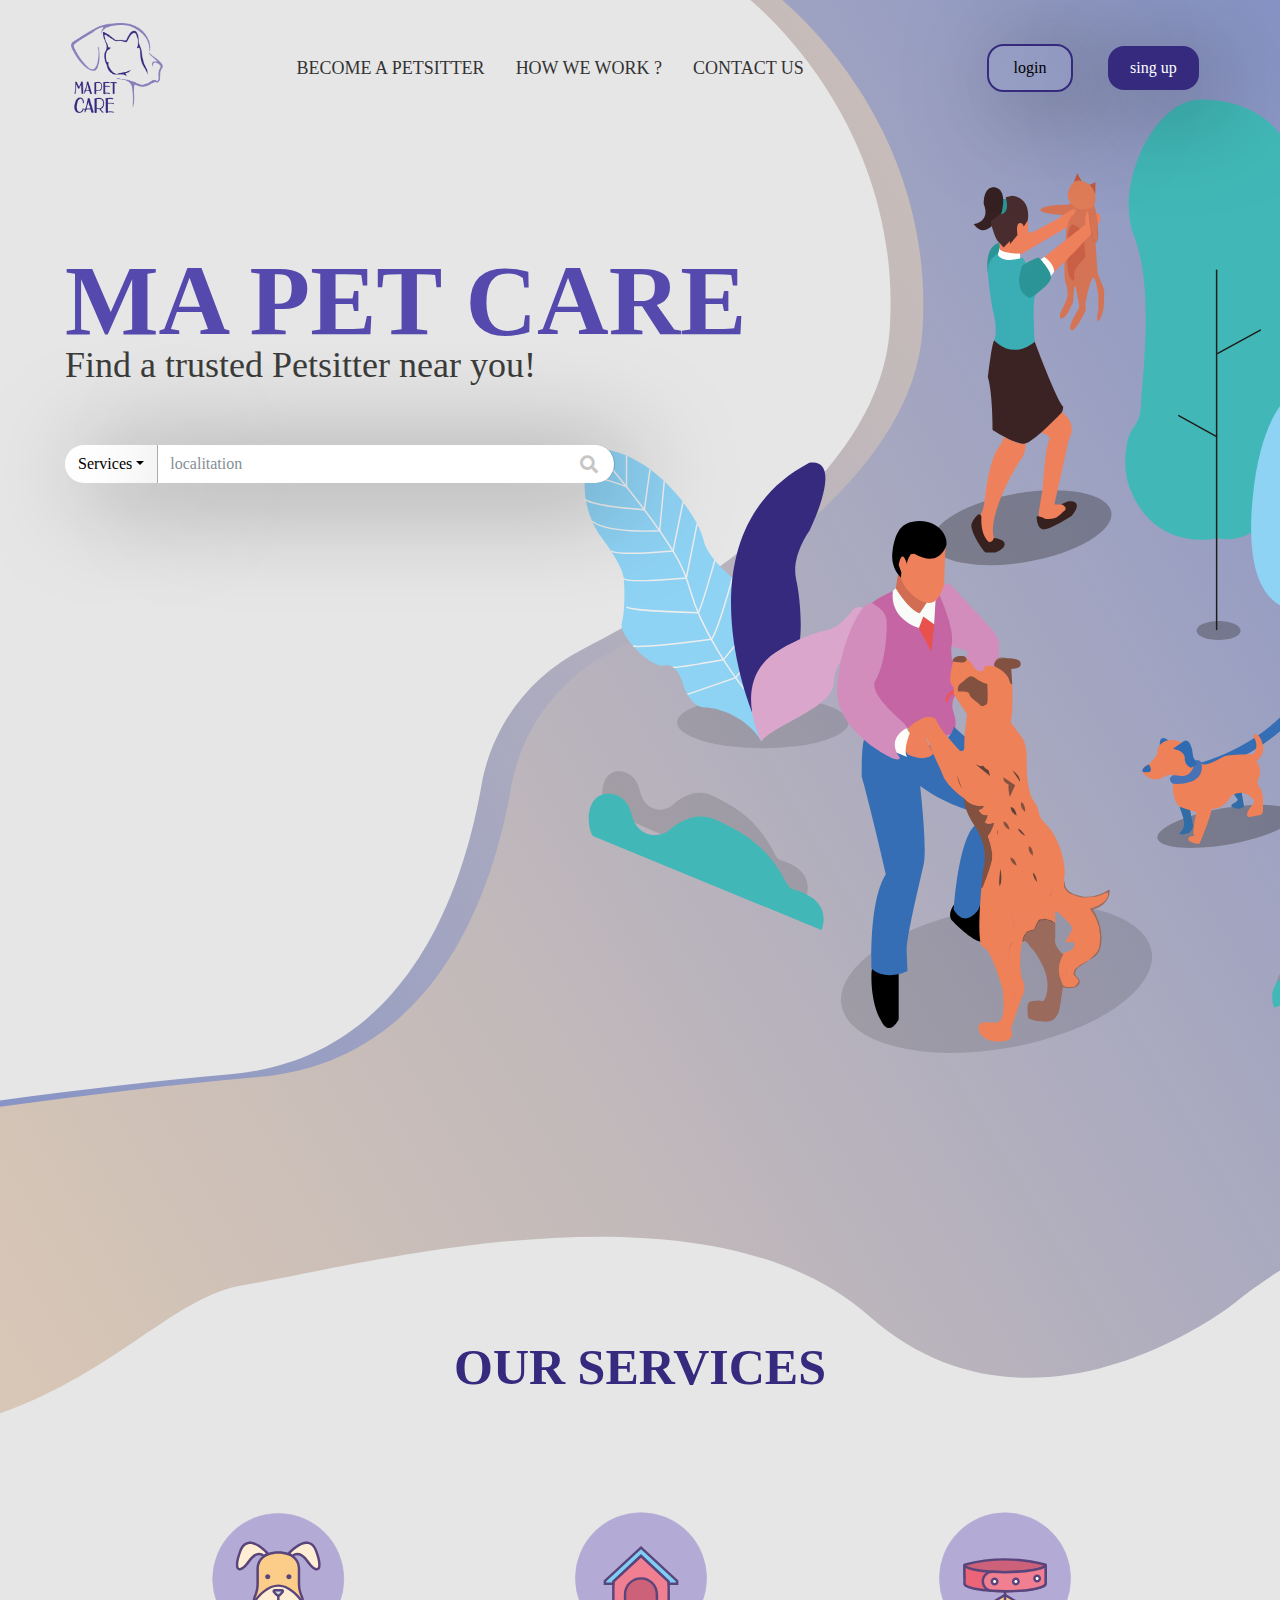
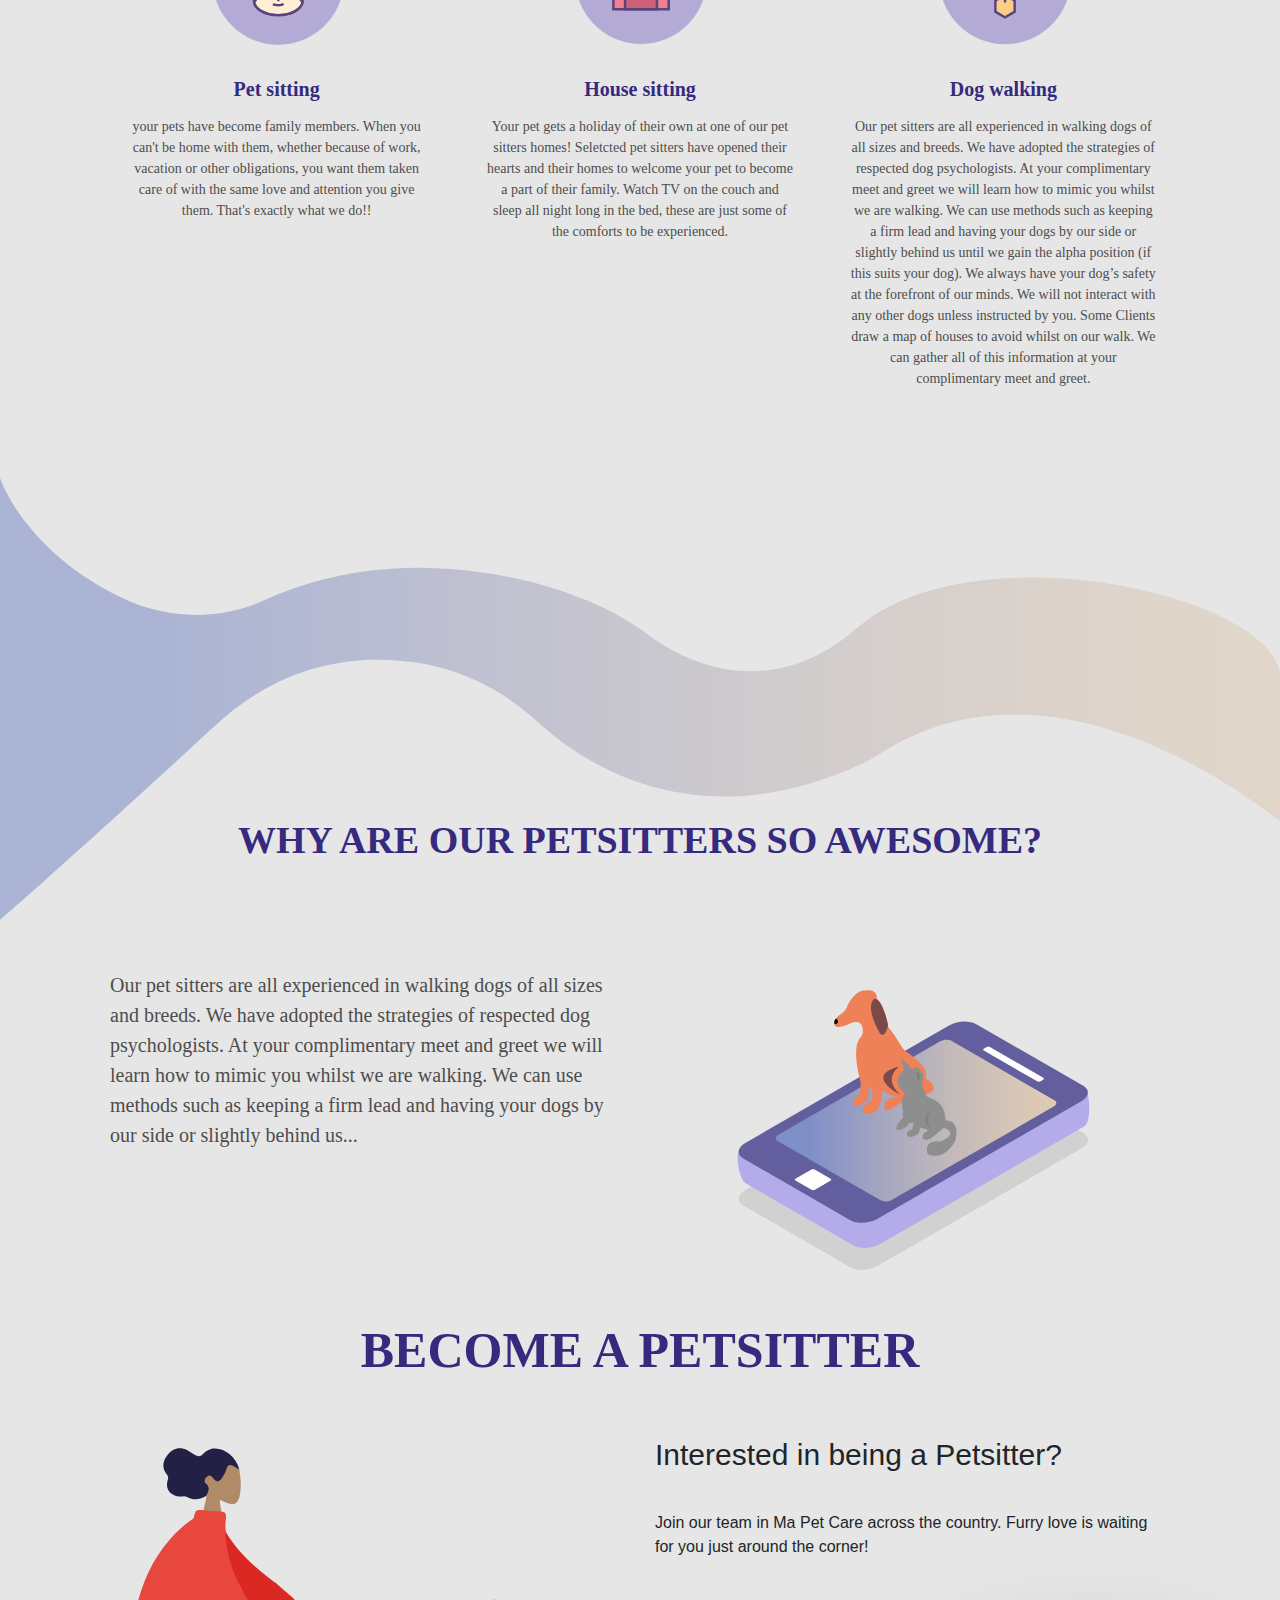
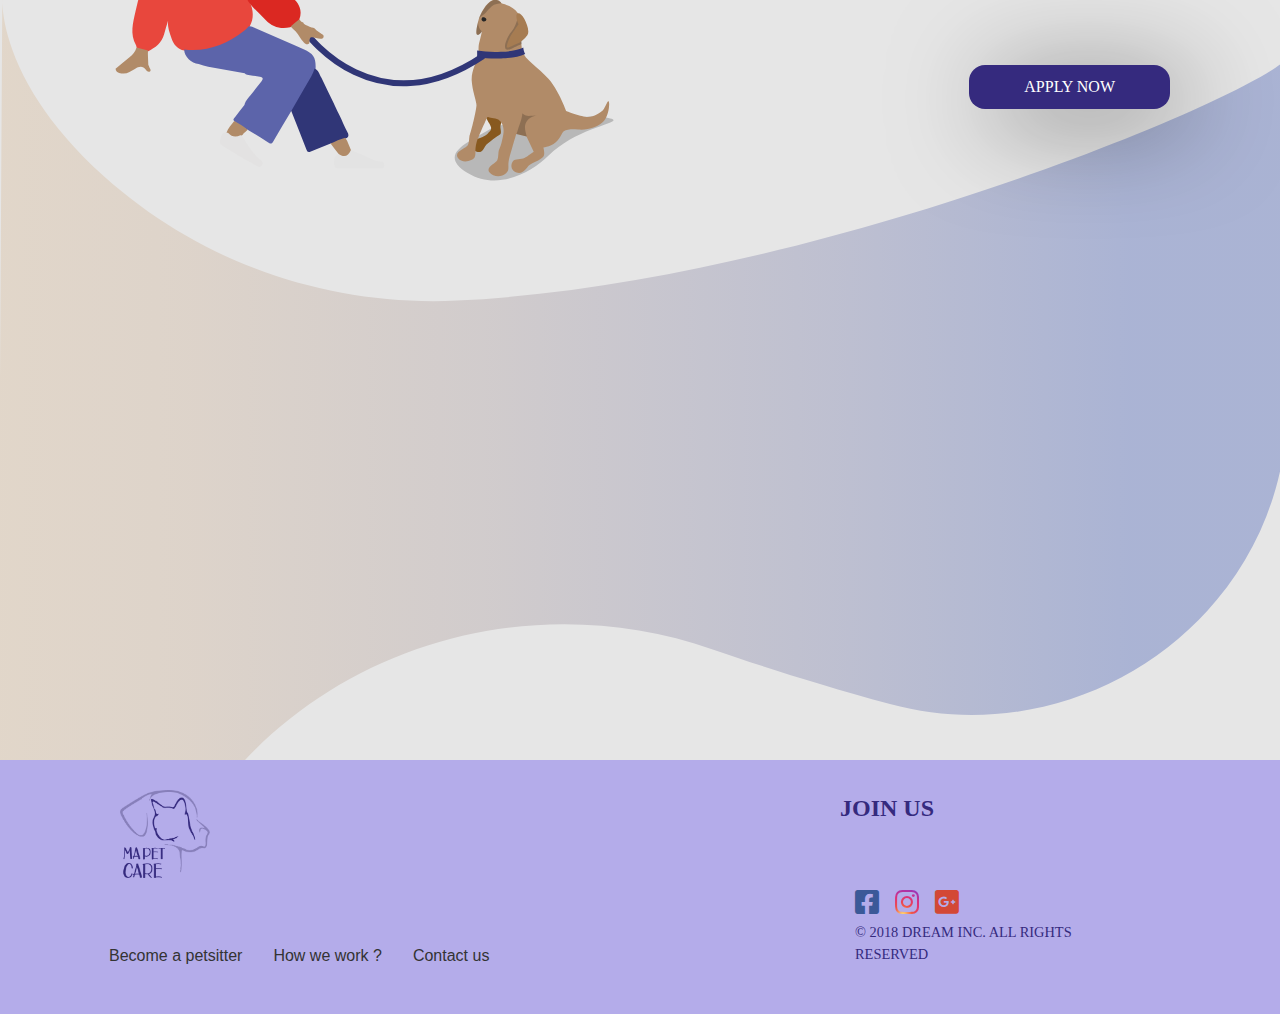
==== projet version final/Projet/index.html @ 9dc76ce9 "my first commit" ====
<!DOCTYPE html>
<html lang="en">
<head>
	<meta charset="UTF-8">
	<title>Ma Pet care</title>
	<link rel="stylesheet" type="text/css" href="stylesheet.css">
	 <link rel="icon" type="image/png" href="img/pet-logo.png">
	<meta name="viewport" content="width=device-width, initial-scale=1, shrink-to-fit=no">
		<link rel="stylesheet" href="https://use.fontawesome.com/releases/v5.5.0/css/all.css" integrity=sha384-B4dIYHKNBt8Bc12p+WXckhzcICo0wtJAoU8YZTY5qE0Id1GSseTk6S+L3BlXeVIU" crossorigin="anonymous">
		<link rel="stylesheet" href="css/font-awesome.min.css">
		<link rel="stylesheet" href="css/bootstrap.css">
		<link rel="stylesheet" href="stylesheet.css">
		<link rel="stylesheet" href="https://cdnjs.cloudflare.com/ajax/libs/animate.css/3.7.0/animate.css" />

</head>
<body>
		<div class="container-fluid">
			<div class="row">
				<div class="header-home-page col-md-12">	
				  <nav class="navbar navbar-expand-md navbar-light mb-3">
			        <div class="container">
			          <a class="navbar-brand" href="#"><img src="img/pet-logo.png"></a>
			          <button class="navbar-toggler" data-toggle="collapse" data-target="#navbarNav" style="background-color: #fff;"><span class="navbar-toggler-icon"></span></button>
			            <div class="collapse navbar-collapse" id="navbarNav">
			              <ul class="navbar-nav ">
			                  <li class="nav-item NAVbar-style">
			                      <a class="nav-link" href="User Login System/User Registration.html" style="color: #333333;">Become a petsitter</a>
			                  </li>
			                  <li class="nav-item NAVbar-style">
			                      <a class="nav-link" href="howWeWork.html" style="color: #333333;">How we work ?</a>
			                  </li>
			                  <li class="nav-item NAVbar-style">
			                      <a class="nav-link" href="contact.html" style="color: #333333;">Contact us</a>
			                  </li class="nav-item">
			                  <li class="nav-item NAVbar-style">
			                      <a class="nav-link nav-link-mobile" href="User Login System/User login.html" style="color: #333333;">Login</a>
			                  </li class="nav-item">
			                  <li class="nav-item NAVbar-style">
			                      <a class="nav-link nav-link-mobile" href="User Login System/User Registration.html" style="color: #333333;">sing up</a>
			                  </li class="nav-item">

			              </ul>
			            </div>
			          </div>
			          <div class="btn-btn-header">
			          	<button  class="login-btn"><a href="User Login System/User login.html"> login</a></button>
			          	<button class="sign-up-btn"><a href="User Login System/User Registration.html"> sing up</a></button>
			          </div>
			    	</nav>
				<h1 class="title-Big-head animated fadeInUp">Ma Pet Care</h1>    
				<p class="para-head">Find a trusted Petsitter near you!</p>	

				<div class="input-group multi-input-grp">
					  <div class="input-group-prepend">
					    <button class="btn dropdown-toggle btn-btn-services" type="button" data-toggle="dropdown" aria-haspopup="true" aria-expanded="false">Services</button>
					    <div class="dropdown-menu">
					      <a class="dropdown-item" href="#">Pet sitting</a>
					      <a class="dropdown-item" href="#">House sitting</a>
					      <a class="dropdown-item" href="#">Dog walking</a>
					    </div>
					  </div>
					  <input type="text" class="form-control form-local" aria-label="Text input with dropdown button" placeholder="localitation"> 
					</div>
					<a href="Service.html"><i class="fas fa-search"></i></a>

				</div>
			</div>
		</div>

		<div class="container-fluid services-section">
			<div class="row">
					<div class="col-sm-12">
					<h1 class="services-Big-title">OUR SERVICES</h1>
					</div>
					<div class="col-sm-12 col-lg-4 text-center petsitting-section">
						<!--<img src="img/pet sitting.svg">-->
						<svg version="1.1" id="Layer_1" xmlns="http://www.w3.org/2000/svg" xmlns:xlink="http://www.w3.org/1999/xlink" x="0px" y="0px"
								 viewBox="0 0 252 250" style="enable-background:new 0 0 252 250;" xml:space="preserve">
							<ellipse  class="bg-walking" style="fill:#B3ABD5;" cx="128.4" cy="124.7" rx="107.6" ry="107.6"/>
							<g>
								<path style="fill:#FFEDD4;" d="M111.3,83.1c0,0-33-37.4-45.4-3.9s-0.4,37.5,14.1,16.7s24.5-8.9,24.5-8.9L111.3,83.1z"/>
								<path style="fill:#FFEDD4;" d="M145.4,83.1c0,0,33-37.4,45.4-3.9s0.4,37.5-14.1,16.7c-14.6-20.8-24.5-8.9-24.5-8.9L145.4,83.1z"/>
								<path style="fill:#FCCD89;" d="M162.5,132.7v-25c0-10.6-6.7-20.1-16.8-23.5l0,0c-11.1-3.8-23.2-3.8-34.4,0l0,0
									c-10.1,3.5-16.8,12.9-16.8,23.5v25c0,7.3-1.7,14.5-4.7,21.2c-0.9,2-1.3,4-1.3,6.1c0,13.2,17.9,23.9,40,23.9s40-10.7,40-23.9
									c0-2.1-0.5-4.2-1.3-6.1C164.2,147.2,162.5,140,162.5,132.7z"/>
								<path style="fill:#59447C;" d="M128.5,186c-11,0-21.4-2.6-29.3-7.3c-8.2-4.9-12.7-11.5-12.7-18.6c0-2.4,0.5-4.7,1.5-7
									c3-6.8,4.5-13.6,4.5-20.4v-25c0-11.5,7.3-21.7,18.1-25.4c11.5-4,24.2-4,35.7,0c10.9,3.7,18.1,13.9,18.1,25.4v25
									c0,6.8,1.5,13.7,4.5,20.4c1,2.3,1.5,4.6,1.5,7c0,7.1-4.5,13.8-12.7,18.6C150,183.4,139.6,186,128.5,186z M128.5,83.3
									c-5.6,0-11.2,0.9-16.5,2.8c-9.2,3.2-15.4,11.9-15.4,21.6v25c0,7.4-1.6,14.8-4.9,22.1c-0.8,1.7-1.2,3.5-1.2,5.3
									c0,5.7,3.8,11.1,10.7,15.2c7.3,4.3,16.9,6.7,27.3,6.7s20-2.4,27.3-6.7c6.9-4.1,10.7-9.5,10.7-15.2c0-1.8-0.4-3.6-1.2-5.3
									c-3.2-7.3-4.9-14.7-4.9-22.1v-25c0-9.8-6.2-18.5-15.4-21.6C139.7,84.2,134.1,83.3,128.5,83.3z"/>
								<path style="fill:#59447C;" d="M65.2,110.7c-0.9,0-1.8-0.2-2.7-0.6c-5.5-2.9-4.9-14.1,1.6-31.5c3.2-8.7,8.2-13.8,14.7-15
									c15.3-2.8,33.4,17.4,34.1,18.3c0.4,0.4,0.6,1.1,0.5,1.7c-0.1,0.6-0.5,1.1-1,1.4l-6.7,3.8c-0.8,0.5-1.9,0.3-2.5-0.4
									c-0.1-0.1-2.5-2.8-6.6-2.6c-4.6,0.2-9.7,4.2-14.8,11.4C75.5,105.9,69.7,110.7,65.2,110.7z M81.8,67.3c-0.8,0-1.6,0.1-2.4,0.2
									c-5,0.9-8.9,5.1-11.6,12.4c-6.5,17.4-5.6,25.4-3.5,26.6c1.7,0.9,6.9-1.6,14.1-11.7c5.9-8.5,12-12.9,17.9-13.1c4-0.2,7,1.6,8.5,2.9
									l3.2-1.8C103.8,78.2,92,67.3,81.8,67.3z"/>
								<path style="fill:#59447C;" d="M191.6,110.7c-4.5,0-10.4-4.8-16.6-13.6c-5.1-7.2-10.2-11.2-14.8-11.4c-4.1-0.2-6.5,2.5-6.6,2.7
									c-0.6,0.7-1.7,0.9-2.5,0.4l-6.7-3.8c-0.5-0.3-0.9-0.8-1-1.4c-0.1-0.6,0.1-1.2,0.5-1.7c0.8-0.9,18.8-21.1,34.1-18.3
									c6.5,1.2,11.4,6.3,14.7,15c6.5,17.5,7,28.7,1.6,31.5C193.5,110.5,192.6,110.7,191.6,110.7z M159.8,81.6c0.2,0,0.4,0,0.6,0
									c6,0.3,12,4.7,17.9,13.1c7.1,10.2,12.4,12.6,14.1,11.7c2.1-1.1,3-9.1-3.5-26.6c-2.7-7.3-6.6-11.5-11.6-12.4
									c-10.7-2-24,10.4-28.7,15.2l3.2,1.8C153.3,83.3,156.1,81.6,159.8,81.6z"/>
								<g>
									<path style="fill:#59447C;" d="M115.3,121.1c0,2.3-1.9,4.2-4.2,4.2s-4.2-1.9-4.2-4.2s1.9-4.2,4.2-4.2S115.3,118.8,115.3,121.1z"/>
									<path style="fill:#59447C;" d="M150.1,121.1c0,2.3-1.9,4.2-4.2,4.2c-2.3,0-4.2-1.9-4.2-4.2s1.9-4.2,4.2-4.2
										S150.1,118.8,150.1,121.1z"/>
								</g>
								<path style="fill:#FFEDD4;" d="M128.5,135.6c-17.6,0-32.8,17.1-39.7,27.3c2.3,11.9,19.2,21.1,39.7,21.1s37.4-9.2,39.7-21.1
									C161.4,152.6,146.2,135.6,128.5,135.6z"/>
								<path style="fill:#59447C;" d="M128.5,186c-10.2,0-20-2.3-27.6-6.3c-7.8-4.2-12.8-10-14.1-16.4c-0.1-0.5,0-1.1,0.3-1.5
									c2.7-3.9,8.3-11.5,16.2-17.9c8.4-6.8,16.9-10.3,25.2-10.3s16.7,3.4,25.2,10.3c7.9,6.4,13.6,14,16.2,17.9c0.3,0.4,0.4,1,0.3,1.5
									c-1.3,6.4-6.2,12.2-14.1,16.4C148.5,183.8,138.7,186,128.5,186z M91,163.3c1.3,4.9,5.4,9.4,11.8,12.8c7.1,3.8,16.2,5.9,25.7,5.9
									s18.7-2.1,25.7-5.9c6.4-3.4,10.6-8,11.8-12.8c-8.6-12.6-22.9-25.7-37.6-25.7S99.6,150.7,91,163.3z"/>
								<path style="fill:#59447C;" d="M128.5,161.4c-1.1,0-2-0.9-2-2v-7.6c0-1.1,0.9-2,2-2s2,0.9,2,2v7.6
									C130.5,160.6,129.6,161.4,128.5,161.4z"/>
								<path style="fill:#CCDDE6;" d="M125.8,150.7l-4.4-4.7c-1-1.1-0.3-2.9,1.3-2.9h11.7c1.5,0,2.3,1.8,1.3,2.9l-4.4,4.7
									C129.8,152.3,127.3,152.3,125.8,150.7z"/>
								<path style="fill:#59447C;" d="M128.5,153.9c-1.6,0-3.1-0.7-4.2-1.8l0,0l-4.4-4.7c-1-1.1-1.3-2.7-0.7-4.1c0.6-1.4,1.9-2.3,3.4-2.3
									h11.7c1.5,0,2.8,0.9,3.4,2.3c0.6,1.4,0.3,3-0.7,4.1l-4.4,4.7C131.6,153.2,130.1,153.9,128.5,153.9z M127.3,149.3
									c0.3,0.4,0.8,0.5,1.2,0.5s0.9-0.2,1.2-0.5l3.9-4.2h-10.4L127.3,149.3z"/>
								<path style="fill:#59447C;" d="M128.5,169.7c-1.8,0-3.5-0.2-5.3-0.6l-2.5-0.6c-1.1-0.3-1.7-1.4-1.5-2.4c0.3-1.1,1.4-1.7,2.4-1.5
									l2.5,0.6c2.8,0.7,5.8,0.7,8.6,0l2.5-0.6c1.1-0.3,2.2,0.4,2.4,1.5c0.3,1.1-0.4,2.2-1.5,2.4l-2.5,0.6
									C132.1,169.4,130.3,169.7,128.5,169.7z"/>
							</g>
							</svg>
						<h3>Pet sitting</h3>
						<p>your pets have become family members. When you can't be home with them, whether because of work, vacation or other obligations, you want them taken care of with the same love and attention you give them. That's exactly what we do!! </p>
					</div>
					<div class="col-sm-12 col-lg-4 text-center petsitting-section">
						<!--<img src="img/house sitting.svg">-->
						<svg version="1.1" id="Layer_1" xmlns="http://www.w3.org/2000/svg" xmlns:xlink="http://www.w3.org/1999/xlink" x="0px" y="0px"
							 viewBox="0 0 252 250" style="enable-background:new 0 0 252 250;" xml:space="preserve">
						<ellipse class="bg-walking" style="fill:#B3ABD5;" cx="128" cy="123.4" rx="107.6" ry="107.6"/>
						<g>
							<polygon style="fill:#EF7F91;" points="173.5,174.3 82.6,174.3 82.6,128.7 128,86.6 173.5,128.7 	"/>
							<path style="fill:#59447C;" d="M175.5,176.3H80.6v-48.5l47.4-44l47.4,44L175.5,176.3L175.5,176.3z M84.6,172.2h86.8v-42.7L128,89.3
								l-43.4,40.2V172.2z"/>
							<polygon style="fill:#7FCEF3;" points="128,73.2 68.7,128.1 68.7,132.4 82.6,132.4 82.6,128.7 128,86.6 173.5,128.7 173.5,132.4 
								187.3,132.4 187.3,128.1 	"/>
							<path style="fill:#59447C;" d="M189.3,134.5h-17.9v-4.9L128,89.3l-43.4,40.2v4.9H66.7v-7.2L128,70.5l61.3,56.8V134.5z M175.5,130.4
								h9.9V129L128,75.9L70.7,129v1.4h9.8v-2.6l47.4-44l47.4,44V130.4z"/>
							<path style="fill:#CC6179;" d="M128,123.7L128,123.7c-14.5,0-26.2,11.7-26.2,26.2v24.4h52.4v-24.4
								C154.2,135.4,142.5,123.7,128,123.7z"/>
							<path style="fill:#59447C;" d="M156.2,176.3H99.8v-26.4c0-15.5,12.7-28.2,28.2-28.2s28.2,12.6,28.2,28.2V176.3z M103.8,172.2h48.3
								v-22.4c0-13.3-10.8-24.2-24.2-24.2s-24.2,10.8-24.2,24.2C103.9,149.9,103.9,172.2,103.8,172.2z"/>
						</g>
						</svg>
						<h3>House sitting</h3>
						<p>Your pet gets a holiday of their own at one of our pet sitters homes! Seletcted pet sitters have opened their hearts and their homes to welcome your pet to become a part of their family. Watch TV on the couch and sleep all night long in the bed, these are just some of the comforts to be experienced.</p>
					</div>
					<div class="col-sm-12 col-lg-4 text-center petsitting-section">
						<!-- <img src="img/Dog walking.svg"> -->
							<svg version="1.1" id="Layer_1" xmlns="http://www.w3.org/2000/svg" xmlns:xlink="http://www.w3.org/1999/xlink" x="0px" y="0px"
							 viewBox="0 0 252 250" style="enable-background:new 0 0 252 250;" xml:space="preserve">
						<ellipse class="bg-walking" style="fill:#B3ABD5;" cx="56" cy="836.7" rx="107.6" ry="107.6"/>
						<g>
							<path style="fill:#CC6179;" d="M122.6,814.3L122.6,814.3c-43.6-11.7-89.5-11.7-133.1,0l0,0v19.9h133.1V814.3z"/>
							<path style="fill:#59447C;" d="M122.6,836.2H-10.5c-1.1,0-2-0.9-2-2v-19.9c0-0.9,0.6-1.7,1.5-1.9c43.9-11.8,90.3-11.8,134.2,0
								c0.9,0.2,1.5,1,1.5,1.9v19.9C124.6,835.3,123.7,836.2,122.6,836.2z M-8.5,832.2h129.1v-16.4c-42.3-11-86.8-11-129.1,0
								C-8.5,815.9-8.5,832.2-8.5,832.2z"/>
							<path style="fill:#EC6478;" d="M122.6,845.6c0,6.7-29.8,12.2-66.6,12.2s-66.6-5.4-66.6-12.2v-31.3c0,6.7,29.8,12.2,66.6,12.2
								s66.6-5.4,66.6-12.2V845.6z"/>
							<path style="fill:#59447C;" d="M56,859.8c-17.9,0-34.8-1.3-47.4-3.6c-6.3-1.1-11.2-2.5-14.7-4c-4.3-1.9-6.4-4-6.4-6.6v-31.3h4
								c0,0.9,3.3,4,17.9,6.6c12.5,2.3,29,3.5,46.7,3.5s34.3-1.3,46.7-3.5c14.6-2.7,17.8-5.8,17.8-6.6h4v31.3c0,2.5-2.1,4.7-6.4,6.6
								c-3.5,1.5-8.4,2.8-14.7,4C90.8,858.5,73.9,859.8,56,859.8z M-8.5,819.7v25.9c0,0.9,3.3,4,17.9,6.6c12.5,2.3,29,3.5,46.7,3.5
								s34.3-1.3,46.7-3.5c14.6-2.7,17.8-5.8,17.8-6.6v-25.9c-0.7,0.4-1.5,0.8-2.4,1.2c-3.5,1.5-8.4,2.8-14.7,4
								c-12.7,2.3-29.5,3.6-47.4,3.6s-34.8-1.3-47.4-3.6c-6.3-1.1-11.2-2.5-14.7-4C-7,820.5-7.8,820.1-8.5,819.7z"/>
							<polygon style="fill:#FCCD89;" points="56,864 71.8,873.2 71.8,891.5 56,900.6 40.2,891.5 40.2,873.2 	"/>
							<path style="fill:#59447C;" d="M56,902.9l-17.8-10.3V872L56,861.7L73.9,872v20.6L56,902.9z M42.2,890.3l13.8,8l13.8-8v-15.9
								l-13.8-8l-13.8,8C42.2,874.3,42.2,890.3,42.2,890.3z"/>
							<path style="fill:#EF7F91;" d="M120.4,817.4c-7.5,5.2-33.5,9-64.4,9c-6.9,0-13.6-0.2-19.9-0.5c-9-0.5-16.5,6.6-16.5,15.6l0,0
								c0,8.2,6.4,15.1,14.6,15.6c6.8,0.4,14.2,0.7,21.8,0.7c36.8,0,66.6-5.4,66.6-12.2v-28.2L120.4,817.4L120.4,817.4z"/>
							<path style="fill:#59447C;" d="M56,859.8c-7.5,0-14.9-0.2-21.9-0.7c-9.3-0.6-16.5-8.3-16.5-17.6c0-4.9,2-9.5,5.5-12.8
								c3.6-3.4,8.2-5.1,13.1-4.8c6.4,0.4,13,0.5,19.8,0.5c33.3,0,57-4.4,63.2-8.7l0.5-0.4h4.8v30.2c0,2.5-2.1,4.7-6.4,6.6
								c-3.5,1.5-8.4,2.8-14.7,4C90.8,858.5,73.9,859.8,56,859.8z M35.2,827.9c-3.5,0-6.8,1.3-9.3,3.7c-2.8,2.6-4.3,6.1-4.3,9.9
								c0,7.2,5.6,13.1,12.7,13.6c7,0.4,14.2,0.7,21.7,0.7c17.7,0,34.3-1.3,46.7-3.5c14.6-2.7,17.8-5.8,17.8-6.6v-25.9
								c-9.1,5.3-34.6,8.8-64.6,8.8c-6.8,0-13.5-0.2-20-0.6C35.8,827.9,35.5,827.9,35.2,827.9z"/>
							<circle style="fill:#FFFFFF;" cx="38.9" cy="841.8" r="4.5"/>
							<circle style="fill:#FFFFFF;" cx="73.8" cy="841.8" r="4.5"/>
							<circle style="fill:#FFFFFF;" cx="108.7" cy="836.8" r="4.5"/>
							<path style="fill:#59447C;" d="M38.9,848.3c-3.6,0-6.5-2.9-6.5-6.5s2.9-6.5,6.5-6.5s6.5,2.9,6.5,6.5
								C45.4,845.4,42.5,848.3,38.9,848.3z M38.9,839.3c-1.4,0-2.5,1.1-2.5,2.5s1.1,2.5,2.5,2.5s2.5-1.1,2.5-2.5
								C41.4,840.4,40.2,839.3,38.9,839.3z"/>
							<path style="fill:#59447C;" d="M73.8,848.3c-3.6,0-6.5-2.9-6.5-6.5s2.9-6.5,6.5-6.5s6.5,2.9,6.5,6.5
								C80.3,845.4,77.4,848.3,73.8,848.3z M73.8,839.3c-1.4,0-2.5,1.1-2.5,2.5s1.1,2.5,2.5,2.5s2.5-1.1,2.5-2.5
								C76.3,840.4,75.2,839.3,73.8,839.3z"/>
							<path style="fill:#59447C;" d="M108.7,843.3c-3.6,0-6.5-2.9-6.5-6.5s2.9-6.5,6.5-6.5s6.5,2.9,6.5,6.5
								C115.2,840.3,112.3,843.3,108.7,843.3z M108.7,834.3c-1.4,0-2.5,1.1-2.5,2.5s1.1,2.5,2.5,2.5s2.5-1.1,2.5-2.5
								C111.2,835.4,110.1,834.3,108.7,834.3z"/>
							<rect x="54" y="857.8" style="fill:#59447C;" width="4" height="18.3"/>
						</g>
						<ellipse style="fill:#B3ABD5;" cx="56" cy="872.7" rx="107.6" ry="107.6"/>
						<g>
							<path style="fill:#CC6179;" d="M122.6,850.3L122.6,850.3c-43.6-11.7-89.5-11.7-133.1,0l0,0v19.9h133.1V850.3z"/>
							<path style="fill:#59447C;" d="M122.6,872.2H-10.5c-1.1,0-2-0.9-2-2v-19.9c0-0.9,0.6-1.7,1.5-1.9c43.9-11.8,90.3-11.8,134.2,0
								c0.9,0.2,1.5,1,1.5,1.9v19.9C124.6,871.3,123.7,872.2,122.6,872.2z M-8.5,868.2h129.1v-16.4c-42.3-11-86.8-11-129.1,0
								C-8.5,851.9-8.5,868.2-8.5,868.2z"/>
							<path style="fill:#EC6478;" d="M122.6,881.6c0,6.7-29.8,12.2-66.6,12.2s-66.6-5.4-66.6-12.2v-31.3c0,6.7,29.8,12.2,66.6,12.2
								s66.6-5.4,66.6-12.2V881.6z"/>
							<path style="fill:#59447C;" d="M56,895.8c-17.9,0-34.8-1.3-47.4-3.6c-6.3-1.1-11.2-2.5-14.7-4c-4.3-1.9-6.4-4-6.4-6.6v-31.3h4
								c0,0.9,3.3,4,17.9,6.6c12.5,2.3,29,3.5,46.7,3.5s34.3-1.3,46.7-3.5c14.6-2.7,17.8-5.8,17.8-6.6h4v31.3c0,2.5-2.1,4.7-6.4,6.6
								c-3.5,1.5-8.4,2.8-14.7,4C90.8,894.5,73.9,895.8,56,895.8z M-8.5,855.7v25.9c0,0.9,3.3,4,17.9,6.6c12.5,2.3,29,3.5,46.7,3.5
								s34.3-1.3,46.7-3.5c14.6-2.7,17.8-5.8,17.8-6.6v-25.9c-0.7,0.4-1.5,0.8-2.4,1.2c-3.5,1.5-8.4,2.8-14.7,4
								c-12.7,2.3-29.5,3.6-47.4,3.6s-34.8-1.3-47.4-3.6c-6.3-1.1-11.2-2.5-14.7-4C-7,856.5-7.8,856.1-8.5,855.7z"/>
							<polygon style="fill:#FCCD89;" points="56,900 71.8,909.2 71.8,927.5 56,936.6 40.2,927.5 40.2,909.2 	"/>
							<path style="fill:#59447C;" d="M56,938.9l-17.8-10.3V908L56,897.7L73.9,908v20.6L56,938.9z M42.2,926.3l13.8,8l13.8-8v-15.9
								l-13.8-8l-13.8,8C42.2,910.3,42.2,926.3,42.2,926.3z"/>
							<path style="fill:#EF7F91;" d="M120.4,853.4c-7.5,5.2-33.5,9-64.4,9c-6.9,0-13.6-0.2-19.9-0.5c-9-0.5-16.5,6.6-16.5,15.6l0,0
								c0,8.2,6.4,15.1,14.6,15.6c6.8,0.4,14.2,0.7,21.8,0.7c36.8,0,66.6-5.4,66.6-12.2v-28.2L120.4,853.4L120.4,853.4z"/>
							<path style="fill:#59447C;" d="M56,895.8c-7.5,0-14.9-0.2-21.9-0.7c-9.3-0.6-16.5-8.3-16.5-17.6c0-4.9,2-9.5,5.5-12.8
								c3.6-3.4,8.2-5.1,13.1-4.8c6.4,0.4,13,0.5,19.8,0.5c33.3,0,57-4.4,63.2-8.7l0.5-0.4h4.8v30.2c0,2.5-2.1,4.7-6.4,6.6
								c-3.5,1.5-8.4,2.8-14.7,4C90.8,894.5,73.9,895.8,56,895.8z M35.2,863.9c-3.5,0-6.8,1.3-9.3,3.7c-2.8,2.6-4.3,6.1-4.3,9.9
								c0,7.2,5.6,13.1,12.7,13.6c7,0.4,14.2,0.7,21.7,0.7c17.7,0,34.3-1.3,46.7-3.5c14.6-2.7,17.8-5.8,17.8-6.6v-25.9
								c-9.1,5.3-34.6,8.8-64.6,8.8c-6.8,0-13.5-0.2-20-0.6C35.8,863.9,35.5,863.9,35.2,863.9z"/>
							<circle style="fill:#FFFFFF;" cx="38.9" cy="877.8" r="4.5"/>
							<circle style="fill:#FFFFFF;" cx="73.8" cy="877.8" r="4.5"/>
							<circle style="fill:#FFFFFF;" cx="108.7" cy="872.8" r="4.5"/>
							<path style="fill:#59447C;" d="M38.9,884.3c-3.6,0-6.5-2.9-6.5-6.5s2.9-6.5,6.5-6.5s6.5,2.9,6.5,6.5
								C45.4,881.4,42.5,884.3,38.9,884.3z M38.9,875.3c-1.4,0-2.5,1.1-2.5,2.5s1.1,2.5,2.5,2.5s2.5-1.1,2.5-2.5
								C41.4,876.4,40.2,875.3,38.9,875.3z"/>
							<path style="fill:#59447C;" d="M73.8,884.3c-3.6,0-6.5-2.9-6.5-6.5s2.9-6.5,6.5-6.5s6.5,2.9,6.5,6.5
								C80.3,881.4,77.4,884.3,73.8,884.3z M73.8,875.3c-1.4,0-2.5,1.1-2.5,2.5s1.1,2.5,2.5,2.5s2.5-1.1,2.5-2.5
								C76.3,876.4,75.2,875.3,73.8,875.3z"/>
							<path style="fill:#59447C;" d="M108.7,879.3c-3.6,0-6.5-2.9-6.5-6.5s2.9-6.5,6.5-6.5s6.5,2.9,6.5,6.5
								C115.2,876.3,112.3,879.3,108.7,879.3z M108.7,870.3c-1.4,0-2.5,1.1-2.5,2.5s1.1,2.5,2.5,2.5s2.5-1.1,2.5-2.5
								C111.2,871.4,110.1,870.3,108.7,870.3z"/>
							<rect x="54" y="893.8" style="fill:#59447C;" width="4" height="18.3"/>
						</g>
						<ellipse  class="bg-walking" style="fill:#B3ABD5;" cx="128" cy="123.7" rx="107.6" ry="107.6"/>
						<g>
							<path style="fill:#CC6179;" d="M194.6,101.3L194.6,101.3c-43.6-11.7-89.5-11.7-133.1,0l0,0v19.9h133.1V101.3z"/>
							<path style="fill:#59447C;" d="M194.6,123.2H61.5c-1.1,0-2-0.9-2-2v-19.9c0-0.9,0.6-1.7,1.5-1.9c43.9-11.8,90.3-11.8,134.2,0
								c0.9,0.2,1.5,1,1.5,1.9v19.9C196.6,122.3,195.7,123.2,194.6,123.2z M63.5,119.2h129.1v-16.4c-42.3-11.1-86.8-11.1-129.1,0V119.2z"
								/>
							<path style="fill:#EC6478;" d="M194.6,132.6c0,6.7-29.8,12.2-66.6,12.2s-66.6-5.4-66.6-12.2v-31.3c0,6.7,29.8,12.2,66.6,12.2
								s66.6-5.4,66.6-12.2V132.6L194.6,132.6z"/>
							<path style="fill:#59447C;" d="M128,146.8c-17.9,0-34.8-1.3-47.4-3.6c-6.3-1.1-11.2-2.5-14.7-4c-4.3-1.9-6.4-4-6.4-6.6v-31.3h4
								c0,0.9,3.3,4,17.8,6.6c12.5,2.3,29.1,3.5,46.7,3.5s34.3-1.3,46.7-3.5c14.6-2.7,17.9-5.8,17.9-6.6h4v31.3c0,2.6-2.1,4.7-6.4,6.6
								c-3.5,1.5-8.4,2.9-14.7,4C162.8,145.5,145.9,146.8,128,146.8z M63.5,106.7v25.9c0,0.9,3.3,4,17.8,6.6c12.5,2.3,29,3.5,46.7,3.5
								s34.3-1.3,46.7-3.5c14.6-2.7,17.9-5.8,17.9-6.6v-25.9c-0.7,0.4-1.5,0.8-2.4,1.2c-3.5,1.5-8.4,2.8-14.7,4
								c-12.7,2.3-29.5,3.6-47.4,3.6s-34.8-1.3-47.4-3.6c-6.3-1.1-11.2-2.5-14.7-4C65,107.5,64.2,107.1,63.5,106.7z"/>
							<polygon style="fill:#FCCD89;" points="128,151.1 143.9,160.2 143.9,178.4 128,187.6 112.2,178.4 112.2,160.2 	"/>
							<path style="fill:#59447C;" d="M128,189.9l-17.8-10.3V159l17.8-10.3l17.8,10.3v20.6L128,189.9z M114.2,177.3l13.8,8l13.8-8v-15.9
								l-13.8-8l-13.8,8C114.2,161.3,114.2,177.3,114.2,177.3z"/>
							<path style="fill:#EF7F91;" d="M192.4,104.4c-7.5,5.2-33.5,9-64.4,9c-6.9,0-13.6-0.2-19.9-0.6c-9-0.5-16.5,6.6-16.5,15.6l0,0
								c0,8.2,6.4,15.1,14.6,15.6c6.8,0.4,14.2,0.7,21.8,0.7c36.8,0,66.6-5.4,66.6-12.2v-28.2L192.4,104.4L192.4,104.4z"/>
							<path style="fill:#59447C;" d="M128,146.8c-7.5,0-14.9-0.2-21.9-0.7c-9.3-0.6-16.5-8.3-16.5-17.6c0-4.9,2-9.4,5.5-12.8
								c3.6-3.4,8.2-5.1,13.1-4.8c6.4,0.4,13,0.6,19.8,0.6c33.3,0,57-4.4,63.2-8.7l0.5-0.4h4.8v30.2c0,2.6-2.1,4.7-6.4,6.6
								c-3.5,1.5-8.4,2.9-14.7,4C162.8,145.5,145.9,146.8,128,146.8z M107.2,114.9c-3.5,0-6.8,1.3-9.3,3.7c-2.8,2.6-4.3,6.1-4.3,9.9
								c0,7.2,5.6,13.1,12.7,13.6c6.9,0.4,14.2,0.7,21.7,0.7c17.7,0,34.3-1.3,46.7-3.5c14.6-2.7,17.9-5.8,17.9-6.6v-25.9
								c-9.1,5.3-34.6,8.8-64.6,8.8c-6.8,0-13.6-0.2-20-0.6C107.8,114.9,107.5,114.9,107.2,114.9z"/>
							<circle style="fill:#FFFFFF;" cx="110.9" cy="128.8" r="4.5"/>
							<circle style="fill:#FFFFFF;" cx="145.8" cy="128.8" r="4.5"/>
							<circle style="fill:#FFFFFF;" cx="180.7" cy="123.8" r="4.5"/>
							<path style="fill:#59447C;" d="M110.9,135.3c-3.6,0-6.5-2.9-6.5-6.5s2.9-6.5,6.5-6.5s6.5,2.9,6.5,6.5
								C117.4,132.4,114.5,135.3,110.9,135.3z M110.9,126.3c-1.4,0-2.5,1.1-2.5,2.5c0,1.4,1.1,2.5,2.5,2.5s2.5-1.1,2.5-2.5
								C113.4,127.4,112.2,126.3,110.9,126.3z"/>
							<path style="fill:#59447C;" d="M145.8,135.3c-3.6,0-6.5-2.9-6.5-6.5s2.9-6.5,6.5-6.5s6.5,2.9,6.5,6.5
								C152.3,132.4,149.4,135.3,145.8,135.3z M145.8,126.3c-1.4,0-2.5,1.1-2.5,2.5c0,1.4,1.1,2.5,2.5,2.5s2.5-1.1,2.5-2.5
								C148.3,127.4,147.2,126.3,145.8,126.3z"/>
							<path style="fill:#59447C;" d="M180.7,130.3c-3.6,0-6.5-2.9-6.5-6.5s2.9-6.5,6.5-6.5s6.5,2.9,6.5,6.5
								C187.2,127.3,184.3,130.3,180.7,130.3z M180.7,121.3c-1.4,0-2.5,1.1-2.5,2.5s1.1,2.5,2.5,2.5s2.5-1.1,2.5-2.5
								S182.1,121.3,180.7,121.3z"/>
							<rect x="126" y="144.8" style="fill:#59447C;" width="4" height="18.4"/>
						</g>
						</svg>
						<h3>Dog walking</h3>
						<p>Our pet sitters are all experienced in walking dogs of all sizes and breeds. We have adopted the strategies of respected dog psychologists. At your complimentary meet and greet we will learn how to mimic you whilst we are walking. We can use methods such as keeping a firm lead and having your dogs by our side or slightly behind us until we gain the alpha position (if this suits your dog). We always have your dog’s safety at the forefront of our minds. We will not interact with any other dogs unless instructed by you. Some Clients draw a map of houses to avoid whilst on our walk. We can gather all of this information at your complimentary meet and greet.</p>
					</div>
					
			</div>
		</div>
		<div class="container-fluid about-petsitting-section">
			<div class="row">
				<div class="col-sm-12 text-center">
					<h1 class="about-petsitting">Why are our Petsitters so awesome?</h1>
					</div>
				<div class="col-sm-6 text-center about-petsitting-section-para">
					<p>Our pet sitters are all experienced in walking dogs of all sizes and breeds. We have adopted the strategies of respected dog psychologists. At your complimentary meet and greet we will learn how to mimic you whilst we are walking. We can use methods such as keeping a firm lead and having your dogs by our side or slightly behind us... </p>
				</div>
				<div class="col-sm-6 text-center about-petsitting-section-svg">
					<img src="img/isometric-mobile-cat-dog.svg">
				</div>
				<div class="col-sm-12 text-center">
				<h1 class="become-pet-S">Become a Petsitter</h1>
				</div>
				<div class="col-sm-6 woman-and-dog">
					<img src="img/woman-and-dog.svg">
				</div>
				<div class="col-sm-6">
					<h1 class="being-pet-S">Interested in being a Petsitter?</h1>
					<p>Join our team in Ma Pet Care across the country. Furry love is waiting for you just around the corner!</p>
					<button class="apply-btn"> <a href="User Login System/User Registration.html">APPLY NOW</a></button>
				</div>
			</div>
		</div>

		<div class="container-fluid footer-home-petsitting">
			<div class="row">

				<div class="col-sm-12">
				<img class="footer-icon" src="img/pet-logo.png">
				<div class="col-sm-6 join-icons"> join us
					<div class="col-sm-6 fab-fab-icon">
					<i class="fab fa-facebook-square"></i>
					<i class="fab fa-instagram"></i>
					<i class="fab fa-google-plus-square"></i>
					</div>
					<div class="col-sm-12 footer-para-rights">
						<p>© 2018 Dream Inc. All rights reserved</p>
					</div>
				</div>
				 <nav class="navbar navbar-expand-sm navbar-light nav-footer-ps">
			        <div class="container">			            
			              <ul class="navbar-nav ">
			                  <li class="nav-item NAVbar-style">
			                      <a class="nav-link" href="#" style="color: #333333;">Become a petsitter</a>
			                  </li>
			                  <li class="nav-item NAVbar-style">
			                      <a class="nav-link" href="#" style="color: #333333;">How we work ?</a>
			                  </li>
			                  <li class="nav-item">
			                      <a class="nav-link" href="#" style="color: #333333;">Contact us</a>
			                  </li class="nav-item">
			              </ul>
			          </div>
			    	</nav>			    	
				</div>
				
			</div>
		</div>

	<script src="js/jquery.min.js"></script>
	<script src="js/popper.min.js"></script>
	<script src="js/bootstrap.min.js"></script>
</body>
</html>
---- projet version final/Projet/stylesheet.css ----
* {
	margin: 0;
	box-sizing: border-box;
}
.header-home-page {
	padding: 10px 40px 0 40px;
	background-image: url('Untitled-1.svg');
	background-size: cover;
	background-repeat: no-repeat;
	height: 160vh;
	background-position: center center;
	background-color: #e6e6e6;
	text-transform: uppercase;
	font-family: roboto;
	font-size: 18px;
}
.NAVbar-style {
	margin-right: 15px;

}
.navbar-brand img {
	height: 10vh;
	margin-right: 110px;
	
}
a.nav-link:hover {
	color: #777776 !important;
}
.nav-link-mobile {
	display: none;
}
.sign-up-btn {
	color: #fff;
	background-color: #352a7e;
	padding: 10px 22px;
	font-size: 16px;
	border: none;
	border-radius: 16px;
	color: #fff; 
	font-family: Roboto;
	box-shadow: 20px 12px 100px -2px rgba(0,0,0,0.56);
}
.sign-up-btn:hover {
	transform: translateY(1px);
}
.login-btn {
	font-family: Roboto;
	color: #fff;
	background: none;
	padding: 10px 25px;
	font-size: 16px;
	border: solid 2px  #352a7e;
	border-radius: 16.5px;
	color: #fff; 
	box-shadow: 20px 12px 100px -2px rgba(0,0,0,0.56);
	margin-right: 30px;
}
.login-btn a {
	text-decoration: none;
	color: #000;
}
.sign-up-btn a {
	text-decoration: none;
	color: #fff;
}
.login-btn a:hover {
	color: #ffff;
}
.login-btn:hover {
	background-color: #352a7e;
	transform: translateY(1px);
}
.btn-btn-header {
	width: 300px;
}
.title-Big-head {
	font-family: mukta;
	color: #5649ad;
	font-weight: bold;
	font-size: 6.2rem;
	margin: 120px 0 0 25px;
	text-transform: uppercase;

}

.para-head {
	font-family: Roboto;
	color: #3c3c3b;
	font-size: 36px;
	margin: 0px 0 0 25px;
	text-transform: initial;
	line-height: 20px;
}

.multi-input-grp {
	margin: 70px 0 0 25px;
	width: 550px;
}

.btn-btn-services {
	border-radius: 20px;
	background-color: #fff;
	border-top-right-radius: 0px;
	border-bottom-right-radius: 0px;
	box-shadow: 20px 10px 100px -2px rgba(0,0,0,0.50);
}
.form-local {
	border-radius: 20px;
	border-top: none;
	border-bottom: none;
	box-shadow: 20px 10px 100px -2px rgba(0,0,0,0.50);
}

.fa-search {
	position: relative;
	left: 540px;
	top: -31px;
	z-index: 3;
	color: #c6c6c5;
}

.services-Big-title {
	text-align: center;
	position: relative;
	bottom: 100px;
	font-family: mukta;
	color: #352a7e;
	font-weight: bold;
	font-size: 50px;
	text-transform: uppercase;
}

.services-section {
	background-color: #e6e6e6;
	padding: 0 110px;
	background-image: url('img/svg-curve-line.svg');
	background-repeat: no-repeat;
	height: 120vh;
	background-position: center bottom;
}
.petsitting-section img ,svg{
	width: 12vw;
}
.bg-walking {
		transition: .2s ease-out;
		stroke: #B3ABD5;
	}
.bg-walking:hover {
		stroke: #59447c;
		stroke-width: 8px;
	}

.petsitting-section p {
	font-family: roboto;
	color: #4d4d4d;
	font-size: 14px;
}
.petsitting-section h3 {
	font-family: roboto;
	font-weight: bold;
	color:  #352a7e;
	margin: 16px 0;
	font-size: 20px;
}
.petsitting-section {
	padding: 0 28px;
}

.about-petsitting {
	text-align: center;
	position: relative;
	bottom: 100px;
	font-family: mukta;
	color: #352a7e;
	font-weight: bold;
	font-size: 38px;
	text-transform: uppercase;
}
.about-petsitting-section {
	background-color: #e6e6e6;
	padding: 0 110px;
	background-image: url('img/svg-curve-line-two.svg');
	background-repeat: no-repeat;
	height: 160vh;
	background-position: center bottom;
}
.about-petsitting-section-para p {
	font-family: roboto;
	color: #4d4d4d;
	font-size: 20px;
	text-align: left;
}
.about-petsitting-section-svg img {
	width: 30vw;
}
.become-pet-S {
	font-family: mukta;
	color: #352a7e;
	font-weight: bold;
	font-size: 50px;
	text-transform: uppercase;
	margin: 40px 0 60px 0;
}
.woman-and-dog img {
	width: 40vw;
}
.apply-btn {
	color: #fff;
	background-color: #352a7e;
	padding: 10px 55px;
	font-size: 16px;
	border: none;
	border-radius: 16px;
	color: #fff; 
	font-family: Roboto;
	box-shadow: 20px 12px 100px -2px rgba(0,0,0,0.56);
	float: right;
	margin-top: 90px;
}
.apply-btn:hover {
	transform: translateY(1px);
}
.apply-btn a {
	text-decoration: none;
	color: #fff;
}
.being-pet-S {
	width: 600px;
	margin-bottom: 40px;
	font-size: 30px;
}

.footer-home-petsitting {
	background-color: #b4acea;
	padding: 30px 70px;
}
.footer-icon {
	width: 7vw;
	margin-left: 50px;
}

.nav-footer-ps {
	margin-top: 50px;
}
.join-icons {
	float: right;
	font-family: mukta;
	color: #352a7e;
	font-weight: bold;
	font-size: 1.5rem;
	text-transform: uppercase;
	padding-left: 300px;
}
.fa-facebook-square{
	font-size: 1.9rem;
	color: #3b5998;
}
.fa-instagram {
	font-size: 1.9rem;
	background: radial-gradient(circle at 33% 100%, #FED373 4%, #F15245 30%, #D92E7F 62%, #9B36B7 85%, #515ECF);
	-webkit-background-clip: text;
  -webkit-text-fill-color: transparent;
  margin: 0 10px;
}
.fa-google-plus-square {
	font-size: 1.9rem;
	color: #d34836;
}
.fab-fab-icon {
	margin-top: 90px;
}
.footer-para-rights p {
	font-family: mukta;
	color: #352a7e;
	font-weight: lighter;
	font-size: 1rem;
	text-transform: uppercase;
	width: 25vw;

}

@media (max-width: 1340px) {
	.join-icons {
	float: right;
	font-family: mukta;
	color: #352a7e;
	font-weight: bold;
	font-size: 1.5rem;
	text-transform: uppercase;
	padding-left: 200px;
}

.fa-facebook-square{
	font-size: 1.7rem;
	color: #3b5998;
}
.fa-instagram {
	font-size: 1.7rem;
	background: radial-gradient(circle at 33% 100%, #FED373 4%, #F15245 30%, #D92E7F 62%, #9B36B7 85%, #515ECF);
	-webkit-background-clip: text;
  -webkit-text-fill-color: transparent;
  margin: 0 10px;
}
.fa-google-plus-square {
	font-size: 1.7rem;
	color: #d34836;
}
.fab-fab-icon {
	margin-top: 60px;
}
.footer-para-rights p {
	font-family: mukta;
	color: #352a7e;
	font-weight: lighter;
	font-size: 0.9rem;
	text-transform: uppercase;
	width: 22vw;

}
}
@media (max-width: 1190px) {
.about-petsitting {
	position: relative;
	bottom: 90px;
	font-size: 30px;
}
.sign-up-btn {
	padding: 8px 18px;
	font-size: 14px;
}
.login-btn {
	padding: 8px 18px;
	font-size: 14px;
	margin-right: 30px;
}
.NAVbar-style {
	font-size: 16px;
	margin-right: 10px;
}

.navbar-brand img {
	height: 10vh;
	margin-right: 90px;
	
}
.apply-btn {
	padding: 10px 55px;
	font-size: 16px;
	float: right;
	margin-top: 30px;
}
.being-pet-S {
	font-size: 20px;
	margin-bottom: 20px;
	width: 42vw;
}
.title-Big-head {
	font-family: mukta;
	font-weight: bold;
	font-size: 5.9rem;
	margin: 120px 0 0 25px;
	text-transform: uppercase;

}

.para-head {
	font-family: Roboto;	
	font-size: 30px;
	margin: 0px 0 0 25px;
	text-transform: initial;
	line-height: 20px;
}
.services-section {
	padding: 0 110px;
	height: 140vh;
}
.petsitting-section p {
	font-family: roboto;
	color: #4d4d4d;
	font-size: 13px;
}
.about-petsitting-section-para p {
    font-size: 13px;
}

}

@media (max-width: 1010px) {
.NAVbar-style {
	font-size: 15px;
	margin-right: 6px;
}
.sign-up-btn {
	padding: 8px 18px;
	font-size: 13px;
}
.navbar-brand img {
	height: 10vh;
	margin-right: 80px;
	
}
.login-btn {
	padding: 8px 18px;
	font-size: 13px;
	margin-right: 26px;
}
.header-home-page {
	padding: 8px 30px 0 30px;
/*	height: 150vh;*/
}

.title-Big-head {
	font-size: 5.7rem;
	margin: 120px 0 0 25px;
}

.para-head {
	font-family: Roboto;
	color: #3c3c3b;
	font-size: 28px;
	margin: 0px 0 0 25px;
	text-transform: initial;
	line-height: 20px;
}
.about-petsitting {
	position: relative;
	bottom: 60px;
	font-size: 30px;
}
.services-Big-title {
	text-align: center;
	position: relative;
	bottom: 70px;
	font-family: mukta;
	color: #352a7e;
	font-weight: bold;
	font-size: 45px;
	text-transform: uppercase;
}
.become-pet-S {
    font-family: mukta;
    color: #352a7e;
    font-weight: bold;
    font-size: 40px;
    text-transform: uppercase;
    margin: 45px 0 50px 0;
}
.services-section {
	padding: 0 60px;
	height: 160vh;
}
.about-petsitting-section-para p {
    font-size: 12px;
}
.petsitting-section p {
	font-family: roboto;
	color: #4d4d4d;
	font-size: 12px;
}
.being-pet-S p {
	font-size: 12px;
}
.join-icons {
	float: right;
	font-family: mukta;
	color: #352a7e;
	font-weight: bold;
	font-size: 1.5rem;
	text-transform: uppercase;
	padding-left: 150px;
}
.fa-facebook-square{
	font-size: 1.6rem;
	color: #3b5998;
}
.fa-instagram {
	font-size: 1.6rem;
	background: radial-gradient(circle at 33% 100%, #FED373 4%, #F15245 30%, #D92E7F 62%, #9B36B7 85%, #515ECF);
	-webkit-background-clip: text;
  -webkit-text-fill-color: transparent;
  margin: 0 10px;
}
.fa-google-plus-square {
	font-size: 1.6rem;
	color: #d34836;
}
.fab-fab-icon {
	margin-top: 90px;
}
.footer-para-rights p {
	font-family: mukta;
	color: #352a7e;
	font-weight: lighter;
	font-size: 0.6rem;
	text-transform: uppercase;
	width: 15vw;

}

}


@media (max-width: 950px) {
.NAVbar-style {
	font-size: 13px;
	margin-right: 5px;
}
.navbar-brand img {
	height: 8vh;
	margin-right: 40px;
	
}
.sign-up-btn {
	padding: 7px 17px;
	font-size: 12px;
}
.login-btn {
	padding: 7px 17px;
	font-size: 12px;
	margin-right: 24px;
}
.header-home-page {
	padding: 8px 25px 0 30px;

}
.title-Big-head {
	font-size: 4.7rem;
	margin: 120px 0 0 25px;
}

.para-head {
	font-family: Roboto;
	color: #3c3c3b;
	font-size: 25px;
	margin: 0px 0 0 25px;
	text-transform: initial;
	line-height: 20px;
}
.about-petsitting {
	position: relative;
	bottom: 60px;
	font-size: 30px;
}
.services-Big-title {
	text-align: center;
	position: relative;
	bottom: 70px;
	font-family: mukta;
	color: #352a7e;
	font-weight: bold;
	font-size: 45px;
	text-transform: uppercase;
}
.become-pet-S {
    font-family: mukta;
    color: #352a7e;
    font-weight: bold;
    font-size: 30px;
    text-transform: uppercase;
    margin: 45px 0 50px 0;
}
.services-section {
	padding: 0 60px;
	height: 160vh;
}
.about-petsitting-section-para p {
    font-size: 12px;
}
.petsitting-section p {
	font-family: roboto;
	color: #4d4d4d;
	font-size: 12px;
}

.apply-btn {
	padding: 8px 50px;
	font-size: 14px;
	float: right;
	margin-top: 25px;
}
.about-petsitting-section {
	height: 150vh;
}
.woman-and-dog img {
	width: 30vw;
}
}


@media (max-width: 822px) {
.NAVbar-style {
	font-size: 12px;
	margin-right: 4px;

}
.navbar-brand img {
	height: 7vh;
	margin-right: 25px;
	
}
.sign-up-btn {
	
	padding: 6px 16px;
	font-size: 11px;
}
.login-btn {
	
	padding: 6px 16px;
	font-size: 11px;
	margin-right: 20px;
}
.header-home-page {
	padding: 8px 0px 0 10px;

}
.title-Big-head {
	font-size: 4rem;
	margin: 100px 0 0 25px;
}

.para-head {
	font-family: Roboto;
	color: #3c3c3b;
	font-size: 23px;
	margin: 0px 0 0 25px;
	text-transform: initial;
	line-height: 20px;
}
.about-petsitting {
	position: relative;
	bottom: 60px;
	font-size: 30px;
}
.services-Big-title {
	text-align: center;
	position: relative;
	bottom: 70px;
	font-family: mukta;
	color: #352a7e;
	font-weight: bold;
	font-size: 45px;
	text-transform: uppercase;
}
.become-pet-S {
    font-family: mukta;
    color: #352a7e;
    font-weight: bold;
    font-size: 30px;
    text-transform: uppercase;
    margin: 45px 0 50px 0;
}
.services-section {
	padding: 0 60px;
	height: 160vh;
}
.about-petsitting-section-para p {
    font-size: 12px;
}
.about-petsitting-section-svg img {
	width: 30vw;

}
.petsitting-section p {
	font-family: roboto;
	color: #4d4d4d;
	font-size: 12px;
}

.apply-btn {
	padding: 8px 50px;
	font-size: 14px;
	float: right;
	margin-top: 25px;
}
.about-petsitting-section {
	height: 150vh;
}
.woman-and-dog img {
	width: 30vw;
}

}

@media (max-width: 767px) {

.sign-up-btn {
	display: none;
	padding: 6px 16px;
	font-size: 11px;
	float: right;
}
.login-btn {
	display: none;
	padding: 6px 16px;
	font-size: 11px;
	float: right;
}
.nav-link-mobile {
	display: block;
}
.header-home-page {
	padding: 10px 20px 0 20px;
	height: 120vh;

}
.nav-link {
	float: right;
	}
a.nav-link {
	color: #000 !important;
}
a.howWeWORK-nav-link {
	color: #000;
}

}
@media (max-width: 625px) {
	.apply-btn {	
	padding: 10px 45px;
	font-size: 12px;
	float: right;
	margin-top: 60px;
}
}
@media (max-width: 658px) {

	.multi-input-grp {
	margin: 70px 0 0 25px;
	width: 450px;
}
.fa-search {
	position: relative;
	left: 440px;
	top: -31px;
	z-index: 3;
	color: #c6c6c5;
}
}

@media (max-width: 550px) {

	.multi-input-grp {
	margin: 70px 0 0 25px;
	width: 350px;
}
.fa-search {
	position: relative;
	left: 340px;
	top: -31px;
	z-index: 3;
	color: #c6c6c5;
}
.title-Big-head {
	font-size: 3.5rem;
	margin: 100px 0 0 25px;
}

.para-head {
	font-family: Roboto;
	color: #3c3c3b;
	font-size: 20px;
	margin: 0px 0 0 25px;
	text-transform: initial;
	line-height: 20px;
}
.header-home-page {
	background-image: none;


}
a.nav-link {
	color: #000 !important;
}
.join-icons {
	float: right;
	font-family: mukta;
	color: #352a7e;
	font-weight: bold;
	font-size: 1.5rem;
	text-transform: uppercase;
	padding-left: 10px;
}
.fa-facebook-square{
	font-size: 1.6rem;
	color: #3b5998;
}
.fa-instagram {
	font-size: 1.6rem;
	background: radial-gradient(circle at 33% 100%, #FED373 4%, #F15245 30%, #D92E7F 62%, #9B36B7 85%, #515ECF);
	-webkit-background-clip: text;
  -webkit-text-fill-color: transparent;
  margin: 0 10px;
}
.fa-google-plus-square {
	font-size: 1.6rem;
	color: #d34836;
}
.fab-fab-icon {
	margin-top: 90px;
}
.footer-para-rights p {
	font-family: mukta;
	color: #352a7e;
	font-weight: lighter;
	font-size: 0.6rem;
	text-transform: uppercase;
	width: 15vw;

}
}

@media (max-width: 570px) {
	.about-petsitting-section {
	height: 180vh;
}
	.woman-and-dog img {
    width: 50vw;
}
}



/* ----------------------------- HOW WE WORK CSS SECTION ---------------------------- */


.header-how-page {
	padding: 10px 40px 0 40px;
	background-color: #e6e6e6;
	text-transform: uppercase;
	font-family: roboto;
	font-size: 18px;
	height: 155vh;
	align-items: center;
}
.how-title {
	font-family: mukta;
	color: #352a7e;
	font-weight: bold;
	font-size: 38px;
	text-transform: uppercase;
	margin: 50px 0px;
	text-align: center;
}

.video-player {
	display: block;
	margin: 0 auto;
	width: 70vw;
}

.about-about-petsitting-section {
	height: 100vh;
	background-image: none;
}

.sign-how {
	color: #fff;
	background-color: #352a7e;
	padding: 10px 55px;
	font-size: 16px;
	border: none;
	border-radius: 16px;
	color: #fff; 
	font-family: Roboto;
	box-shadow: 20px 12px 100px -2px rgba(0,0,0,0.56);
	margin-top: 50px;
}
.sign-how:hover {
	transform: translateY(1px);
}
.sign-how a {
	text-decoration: none;
	color: #fff;
}
.profile-picture {
	width: 18vw;
	border-radius: 20%;
	float: left;
	margin-right: 30px;
	margin-left: 30px;
}

.bio-prof {
	margin-top: 80px;
}

.bio-prof h1 { 
	font-family: mukta;
	color: #000;
	font-weight: bold;
	font-size: 3rem;
	text-transform: lowercase;
	 }
.bio-prof p { 
	font-family: roboto;
	color: #4d4d4d;
	font-size: 1rem;
	text-transform: lowercase;
	width: 800px;
	text-align: justify;
	 }
.contact-petsitter img {
	 width: 4vw;
	 float: left;
}

.contact-petsitter {
	position: absolute;
	top: 20%;
	right: 10%;
}
.contact-petsitter p {
	float:right;
	margin-top: 15px;
	margin-right: 70px;
}
.contact-petsitter h3 {
	color: #5649ad;
	font-family: mukta;
	font-size: 1.1rem;
	margin-bottom: 30px;
}

.contact-petsitter-email {
	position: absolute;
	top: 32%;
	right: 5%;
}
.contact-petsitter-email img {
	 width: 4vw;
	 float: left;
	 margin-right: 20px;
}
.contact-petsitter-email p {
	float:right;
	margin-top: 15px;
	margin-right: 70px;
	font-size: .9rem;
	text-transform: lowercase;
}

.services-aside {
	position: absolute;
	top: 65%;
	background-color: #b6b3cc !important;
	margin-left: 70px;
	font-family: roboto;
}
.dark h3 {
	margin-bottom: 10px;
	margin-top: 30px;
}
.dark h3 span {
	font-size: 1.2rem;
	float: right;
	margin-bottom: 
}
.dark h4 span {
	font-size: 1.2rem;
	float: right;
	font-weight: lighter;
}
.dark h4 {
	font-weight: lighter;
}
   
.dark h1 {
	text-align: center;
	margin-bottom: 30px;
	color: #352a7e;
}

.gallery-pet img {
	 width: 30vw;
}

.gallery-pet {
	position: absolute;
	top: 75%;
	right: 32%;
}
.pet-gallery img {
	width: 20vw;
}
.pet-gallery {
	position: absolute;
	top: 75%;
	right: 8%;
}

.bio-bio {
	padding: 0px 80px 80px 80px;
	background-color: #e6e6e6;
	font-family: roboto;
	font-size: 18px;
	text-align: center ;
	margin-bottom: 120px;
}
.bio-bio p {
	color: #4d4d4d;
	margin-top: 80px;
}
---- projet version final/Projet/stylesheet.css ----
* {
	margin: 0;
	box-sizing: border-box;
}
.header-home-page {
	padding: 10px 40px 0 40px;
	background-image: url('Untitled-1.svg');
	background-size: cover;
	background-repeat: no-repeat;
	height: 160vh;
	background-position: center center;
	background-color: #e6e6e6;
	text-transform: uppercase;
	font-family: roboto;
	font-size: 18px;
}
.NAVbar-style {
	margin-right: 15px;

}
.navbar-brand img {
	height: 10vh;
	margin-right: 110px;
	
}
a.nav-link:hover {
	color: #777776 !important;
}
.nav-link-mobile {
	display: none;
}
.sign-up-btn {
	color: #fff;
	background-color: #352a7e;
	padding: 10px 22px;
	font-size: 16px;
	border: none;
	border-radius: 16px;
	color: #fff; 
	font-family: Roboto;
	box-shadow: 20px 12px 100px -2px rgba(0,0,0,0.56);
}
.sign-up-btn:hover {
	transform: translateY(1px);
}
.login-btn {
	font-family: Roboto;
	color: #fff;
	background: none;
	padding: 10px 25px;
	font-size: 16px;
	border: solid 2px  #352a7e;
	border-radius: 16.5px;
	color: #fff; 
	box-shadow: 20px 12px 100px -2px rgba(0,0,0,0.56);
	margin-right: 30px;
}
.login-btn a {
	text-decoration: none;
	color: #000;
}
.sign-up-btn a {
	text-decoration: none;
	color: #fff;
}
.login-btn a:hover {
	color: #ffff;
}
.login-btn:hover {
	background-color: #352a7e;
	transform: translateY(1px);
}
.btn-btn-header {
	width: 300px;
}
.title-Big-head {
	font-family: mukta;
	color: #5649ad;
	font-weight: bold;
	font-size: 6.2rem;
	margin: 120px 0 0 25px;
	text-transform: uppercase;

}

.para-head {
	font-family: Roboto;
	color: #3c3c3b;
	font-size: 36px;
	margin: 0px 0 0 25px;
	text-transform: initial;
	line-height: 20px;
}

.multi-input-grp {
	margin: 70px 0 0 25px;
	width: 550px;
}

.btn-btn-services {
	border-radius: 20px;
	background-color: #fff;
	border-top-right-radius: 0px;
	border-bottom-right-radius: 0px;
	box-shadow: 20px 10px 100px -2px rgba(0,0,0,0.50);
}
.form-local {
	border-radius: 20px;
	border-top: none;
	border-bottom: none;
	box-shadow: 20px 10px 100px -2px rgba(0,0,0,0.50);
}

.fa-search {
	position: relative;
	left: 540px;
	top: -31px;
	z-index: 3;
	color: #c6c6c5;
}

.services-Big-title {
	text-align: center;
	position: relative;
	bottom: 100px;
	font-family: mukta;
	color: #352a7e;
	font-weight: bold;
	font-size: 50px;
	text-transform: uppercase;
}

.services-section {
	background-color: #e6e6e6;
	padding: 0 110px;
	background-image: url('img/svg-curve-line.svg');
	background-repeat: no-repeat;
	height: 120vh;
	background-position: center bottom;
}
.petsitting-section img ,svg{
	width: 12vw;
}
.bg-walking {
		transition: .2s ease-out;
		stroke: #B3ABD5;
	}
.bg-walking:hover {
		stroke: #59447c;
		stroke-width: 8px;
	}

.petsitting-section p {
	font-family: roboto;
	color: #4d4d4d;
	font-size: 14px;
}
.petsitting-section h3 {
	font-family: roboto;
	font-weight: bold;
	color:  #352a7e;
	margin: 16px 0;
	font-size: 20px;
}
.petsitting-section {
	padding: 0 28px;
}

.about-petsitting {
	text-align: center;
	position: relative;
	bottom: 100px;
	font-family: mukta;
	color: #352a7e;
	font-weight: bold;
	font-size: 38px;
	text-transform: uppercase;
}
.about-petsitting-section {
	background-color: #e6e6e6;
	padding: 0 110px;
	background-image: url('img/svg-curve-line-two.svg');
	background-repeat: no-repeat;
	height: 160vh;
	background-position: center bottom;
}
.about-petsitting-section-para p {
	font-family: roboto;
	color: #4d4d4d;
	font-size: 20px;
	text-align: left;
}
.about-petsitting-section-svg img {
	width: 30vw;
}
.become-pet-S {
	font-family: mukta;
	color: #352a7e;
	font-weight: bold;
	font-size: 50px;
	text-transform: uppercase;
	margin: 40px 0 60px 0;
}
.woman-and-dog img {
	width: 40vw;
}
.apply-btn {
	color: #fff;
	background-color: #352a7e;
	padding: 10px 55px;
	font-size: 16px;
	border: none;
	border-radius: 16px;
	color: #fff; 
	font-family: Roboto;
	box-shadow: 20px 12px 100px -2px rgba(0,0,0,0.56);
	float: right;
	margin-top: 90px;
}
.apply-btn:hover {
	transform: translateY(1px);
}
.apply-btn a {
	text-decoration: none;
	color: #fff;
}
.being-pet-S {
	width: 600px;
	margin-bottom: 40px;
	font-size: 30px;
}

.footer-home-petsitting {
	background-color: #b4acea;
	padding: 30px 70px;
}
.footer-icon {
	width: 7vw;
	margin-left: 50px;
}

.nav-footer-ps {
	margin-top: 50px;
}
.join-icons {
	float: right;
	font-family: mukta;
	color: #352a7e;
	font-weight: bold;
	font-size: 1.5rem;
	text-transform: uppercase;
	padding-left: 300px;
}
.fa-facebook-square{
	font-size: 1.9rem;
	color: #3b5998;
}
.fa-instagram {
	font-size: 1.9rem;
	background: radial-gradient(circle at 33% 100%, #FED373 4%, #F15245 30%, #D92E7F 62%, #9B36B7 85%, #515ECF);
	-webkit-background-clip: text;
  -webkit-text-fill-color: transparent;
  margin: 0 10px;
}
.fa-google-plus-square {
	font-size: 1.9rem;
	color: #d34836;
}
.fab-fab-icon {
	margin-top: 90px;
}
.footer-para-rights p {
	font-family: mukta;
	color: #352a7e;
	font-weight: lighter;
	font-size: 1rem;
	text-transform: uppercase;
	width: 25vw;

}

@media (max-width: 1340px) {
	.join-icons {
	float: right;
	font-family: mukta;
	color: #352a7e;
	font-weight: bold;
	font-size: 1.5rem;
	text-transform: uppercase;
	padding-left: 200px;
}

.fa-facebook-square{
	font-size: 1.7rem;
	color: #3b5998;
}
.fa-instagram {
	font-size: 1.7rem;
	background: radial-gradient(circle at 33% 100%, #FED373 4%, #F15245 30%, #D92E7F 62%, #9B36B7 85%, #515ECF);
	-webkit-background-clip: text;
  -webkit-text-fill-color: transparent;
  margin: 0 10px;
}
.fa-google-plus-square {
	font-size: 1.7rem;
	color: #d34836;
}
.fab-fab-icon {
	margin-top: 60px;
}
.footer-para-rights p {
	font-family: mukta;
	color: #352a7e;
	font-weight: lighter;
	font-size: 0.9rem;
	text-transform: uppercase;
	width: 22vw;

}
}
@media (max-width: 1190px) {
.about-petsitting {
	position: relative;
	bottom: 90px;
	font-size: 30px;
}
.sign-up-btn {
	padding: 8px 18px;
	font-size: 14px;
}
.login-btn {
	padding: 8px 18px;
	font-size: 14px;
	margin-right: 30px;
}
.NAVbar-style {
	font-size: 16px;
	margin-right: 10px;
}

.navbar-brand img {
	height: 10vh;
	margin-right: 90px;
	
}
.apply-btn {
	padding: 10px 55px;
	font-size: 16px;
	float: right;
	margin-top: 30px;
}
.being-pet-S {
	font-size: 20px;
	margin-bottom: 20px;
	width: 42vw;
}
.title-Big-head {
	font-family: mukta;
	font-weight: bold;
	font-size: 5.9rem;
	margin: 120px 0 0 25px;
	text-transform: uppercase;

}

.para-head {
	font-family: Roboto;	
	font-size: 30px;
	margin: 0px 0 0 25px;
	text-transform: initial;
	line-height: 20px;
}
.services-section {
	padding: 0 110px;
	height: 140vh;
}
.petsitting-section p {
	font-family: roboto;
	color: #4d4d4d;
	font-size: 13px;
}
.about-petsitting-section-para p {
    font-size: 13px;
}

}

@media (max-width: 1010px) {
.NAVbar-style {
	font-size: 15px;
	margin-right: 6px;
}
.sign-up-btn {
	padding: 8px 18px;
	font-size: 13px;
}
.navbar-brand img {
	height: 10vh;
	margin-right: 80px;
	
}
.login-btn {
	padding: 8px 18px;
	font-size: 13px;
	margin-right: 26px;
}
.header-home-page {
	padding: 8px 30px 0 30px;
/*	height: 150vh;*/
}

.title-Big-head {
	font-size: 5.7rem;
	margin: 120px 0 0 25px;
}

.para-head {
	font-family: Roboto;
	color: #3c3c3b;
	font-size: 28px;
	margin: 0px 0 0 25px;
	text-transform: initial;
	line-height: 20px;
}
.about-petsitting {
	position: relative;
	bottom: 60px;
	font-size: 30px;
}
.services-Big-title {
	text-align: center;
	position: relative;
	bottom: 70px;
	font-family: mukta;
	color: #352a7e;
	font-weight: bold;
	font-size: 45px;
	text-transform: uppercase;
}
.become-pet-S {
    font-family: mukta;
    color: #352a7e;
    font-weight: bold;
    font-size: 40px;
    text-transform: uppercase;
    margin: 45px 0 50px 0;
}
.services-section {
	padding: 0 60px;
	height: 160vh;
}
.about-petsitting-section-para p {
    font-size: 12px;
}
.petsitting-section p {
	font-family: roboto;
	color: #4d4d4d;
	font-size: 12px;
}
.being-pet-S p {
	font-size: 12px;
}
.join-icons {
	float: right;
	font-family: mukta;
	color: #352a7e;
	font-weight: bold;
	font-size: 1.5rem;
	text-transform: uppercase;
	padding-left: 150px;
}
.fa-facebook-square{
	font-size: 1.6rem;
	color: #3b5998;
}
.fa-instagram {
	font-size: 1.6rem;
	background: radial-gradient(circle at 33% 100%, #FED373 4%, #F15245 30%, #D92E7F 62%, #9B36B7 85%, #515ECF);
	-webkit-background-clip: text;
  -webkit-text-fill-color: transparent;
  margin: 0 10px;
}
.fa-google-plus-square {
	font-size: 1.6rem;
	color: #d34836;
}
.fab-fab-icon {
	margin-top: 90px;
}
.footer-para-rights p {
	font-family: mukta;
	color: #352a7e;
	font-weight: lighter;
	font-size: 0.6rem;
	text-transform: uppercase;
	width: 15vw;

}

}


@media (max-width: 950px) {
.NAVbar-style {
	font-size: 13px;
	margin-right: 5px;
}
.navbar-brand img {
	height: 8vh;
	margin-right: 40px;
	
}
.sign-up-btn {
	padding: 7px 17px;
	font-size: 12px;
}
.login-btn {
	padding: 7px 17px;
	font-size: 12px;
	margin-right: 24px;
}
.header-home-page {
	padding: 8px 25px 0 30px;

}
.title-Big-head {
	font-size: 4.7rem;
	margin: 120px 0 0 25px;
}

.para-head {
	font-family: Roboto;
	color: #3c3c3b;
	font-size: 25px;
	margin: 0px 0 0 25px;
	text-transform: initial;
	line-height: 20px;
}
.about-petsitting {
	position: relative;
	bottom: 60px;
	font-size: 30px;
}
.services-Big-title {
	text-align: center;
	position: relative;
	bottom: 70px;
	font-family: mukta;
	color: #352a7e;
	font-weight: bold;
	font-size: 45px;
	text-transform: uppercase;
}
.become-pet-S {
    font-family: mukta;
    color: #352a7e;
    font-weight: bold;
    font-size: 30px;
    text-transform: uppercase;
    margin: 45px 0 50px 0;
}
.services-section {
	padding: 0 60px;
	height: 160vh;
}
.about-petsitting-section-para p {
    font-size: 12px;
}
.petsitting-section p {
	font-family: roboto;
	color: #4d4d4d;
	font-size: 12px;
}

.apply-btn {
	padding: 8px 50px;
	font-size: 14px;
	float: right;
	margin-top: 25px;
}
.about-petsitting-section {
	height: 150vh;
}
.woman-and-dog img {
	width: 30vw;
}
}


@media (max-width: 822px) {
.NAVbar-style {
	font-size: 12px;
	margin-right: 4px;

}
.navbar-brand img {
	height: 7vh;
	margin-right: 25px;
	
}
.sign-up-btn {
	
	padding: 6px 16px;
	font-size: 11px;
}
.login-btn {
	
	padding: 6px 16px;
	font-size: 11px;
	margin-right: 20px;
}
.header-home-page {
	padding: 8px 0px 0 10px;

}
.title-Big-head {
	font-size: 4rem;
	margin: 100px 0 0 25px;
}

.para-head {
	font-family: Roboto;
	color: #3c3c3b;
	font-size: 23px;
	margin: 0px 0 0 25px;
	text-transform: initial;
	line-height: 20px;
}
.about-petsitting {
	position: relative;
	bottom: 60px;
	font-size: 30px;
}
.services-Big-title {
	text-align: center;
	position: relative;
	bottom: 70px;
	font-family: mukta;
	color: #352a7e;
	font-weight: bold;
	font-size: 45px;
	text-transform: uppercase;
}
.become-pet-S {
    font-family: mukta;
    color: #352a7e;
    font-weight: bold;
    font-size: 30px;
    text-transform: uppercase;
    margin: 45px 0 50px 0;
}
.services-section {
	padding: 0 60px;
	height: 160vh;
}
.about-petsitting-section-para p {
    font-size: 12px;
}
.about-petsitting-section-svg img {
	width: 30vw;

}
.petsitting-section p {
	font-family: roboto;
	color: #4d4d4d;
	font-size: 12px;
}

.apply-btn {
	padding: 8px 50px;
	font-size: 14px;
	float: right;
	margin-top: 25px;
}
.about-petsitting-section {
	height: 150vh;
}
.woman-and-dog img {
	width: 30vw;
}

}

@media (max-width: 767px) {

.sign-up-btn {
	display: none;
	padding: 6px 16px;
	font-size: 11px;
	float: right;
}
.login-btn {
	display: none;
	padding: 6px 16px;
	font-size: 11px;
	float: right;
}
.nav-link-mobile {
	display: block;
}
.header-home-page {
	padding: 10px 20px 0 20px;
	height: 120vh;

}
.nav-link {
	float: right;
	}
a.nav-link {
	color: #000 !important;
}
a.howWeWORK-nav-link {
	color: #000;
}

}
@media (max-width: 625px) {
	.apply-btn {	
	padding: 10px 45px;
	font-size: 12px;
	float: right;
	margin-top: 60px;
}
}
@media (max-width: 658px) {

	.multi-input-grp {
	margin: 70px 0 0 25px;
	width: 450px;
}
.fa-search {
	position: relative;
	left: 440px;
	top: -31px;
	z-index: 3;
	color: #c6c6c5;
}
}

@media (max-width: 550px) {

	.multi-input-grp {
	margin: 70px 0 0 25px;
	width: 350px;
}
.fa-search {
	position: relative;
	left: 340px;
	top: -31px;
	z-index: 3;
	color: #c6c6c5;
}
.title-Big-head {
	font-size: 3.5rem;
	margin: 100px 0 0 25px;
}

.para-head {
	font-family: Roboto;
	color: #3c3c3b;
	font-size: 20px;
	margin: 0px 0 0 25px;
	text-transform: initial;
	line-height: 20px;
}
.header-home-page {
	background-image: none;


}
a.nav-link {
	color: #000 !important;
}
.join-icons {
	float: right;
	font-family: mukta;
	color: #352a7e;
	font-weight: bold;
	font-size: 1.5rem;
	text-transform: uppercase;
	padding-left: 10px;
}
.fa-facebook-square{
	font-size: 1.6rem;
	color: #3b5998;
}
.fa-instagram {
	font-size: 1.6rem;
	background: radial-gradient(circle at 33% 100%, #FED373 4%, #F15245 30%, #D92E7F 62%, #9B36B7 85%, #515ECF);
	-webkit-background-clip: text;
  -webkit-text-fill-color: transparent;
  margin: 0 10px;
}
.fa-google-plus-square {
	font-size: 1.6rem;
	color: #d34836;
}
.fab-fab-icon {
	margin-top: 90px;
}
.footer-para-rights p {
	font-family: mukta;
	color: #352a7e;
	font-weight: lighter;
	font-size: 0.6rem;
	text-transform: uppercase;
	width: 15vw;

}
}

@media (max-width: 570px) {
	.about-petsitting-section {
	height: 180vh;
}
	.woman-and-dog img {
    width: 50vw;
}
}



/* ----------------------------- HOW WE WORK CSS SECTION ---------------------------- */


.header-how-page {
	padding: 10px 40px 0 40px;
	background-color: #e6e6e6;
	text-transform: uppercase;
	font-family: roboto;
	font-size: 18px;
	height: 155vh;
	align-items: center;
}
.how-title {
	font-family: mukta;
	color: #352a7e;
	font-weight: bold;
	font-size: 38px;
	text-transform: uppercase;
	margin: 50px 0px;
	text-align: center;
}

.video-player {
	display: block;
	margin: 0 auto;
	width: 70vw;
}

.about-about-petsitting-section {
	height: 100vh;
	background-image: none;
}

.sign-how {
	color: #fff;
	background-color: #352a7e;
	padding: 10px 55px;
	font-size: 16px;
	border: none;
	border-radius: 16px;
	color: #fff; 
	font-family: Roboto;
	box-shadow: 20px 12px 100px -2px rgba(0,0,0,0.56);
	margin-top: 50px;
}
.sign-how:hover {
	transform: translateY(1px);
}
.sign-how a {
	text-decoration: none;
	color: #fff;
}
.profile-picture {
	width: 18vw;
	border-radius: 20%;
	float: left;
	margin-right: 30px;
	margin-left: 30px;
}

.bio-prof {
	margin-top: 80px;
}

.bio-prof h1 { 
	font-family: mukta;
	color: #000;
	font-weight: bold;
	font-size: 3rem;
	text-transform: lowercase;
	 }
.bio-prof p { 
	font-family: roboto;
	color: #4d4d4d;
	font-size: 1rem;
	text-transform: lowercase;
	width: 800px;
	text-align: justify;
	 }
.contact-petsitter img {
	 width: 4vw;
	 float: left;
}

.contact-petsitter {
	position: absolute;
	top: 20%;
	right: 10%;
}
.contact-petsitter p {
	float:right;
	margin-top: 15px;
	margin-right: 70px;
}
.contact-petsitter h3 {
	color: #5649ad;
	font-family: mukta;
	font-size: 1.1rem;
	margin-bottom: 30px;
}

.contact-petsitter-email {
	position: absolute;
	top: 32%;
	right: 5%;
}
.contact-petsitter-email img {
	 width: 4vw;
	 float: left;
	 margin-right: 20px;
}
.contact-petsitter-email p {
	float:right;
	margin-top: 15px;
	margin-right: 70px;
	font-size: .9rem;
	text-transform: lowercase;
}

.services-aside {
	position: absolute;
	top: 65%;
	background-color: #b6b3cc !important;
	margin-left: 70px;
	font-family: roboto;
}
.dark h3 {
	margin-bottom: 10px;
	margin-top: 30px;
}
.dark h3 span {
	font-size: 1.2rem;
	float: right;
	margin-bottom: 
}
.dark h4 span {
	font-size: 1.2rem;
	float: right;
	font-weight: lighter;
}
.dark h4 {
	font-weight: lighter;
}
   
.dark h1 {
	text-align: center;
	margin-bottom: 30px;
	color: #352a7e;
}

.gallery-pet img {
	 width: 30vw;
}

.gallery-pet {
	position: absolute;
	top: 75%;
	right: 32%;
}
.pet-gallery img {
	width: 20vw;
}
.pet-gallery {
	position: absolute;
	top: 75%;
	right: 8%;
}

.bio-bio {
	padding: 0px 80px 80px 80px;
	background-color: #e6e6e6;
	font-family: roboto;
	font-size: 18px;
	text-align: center ;
	margin-bottom: 120px;
}
.bio-bio p {
	color: #4d4d4d;
	margin-top: 80px;
}
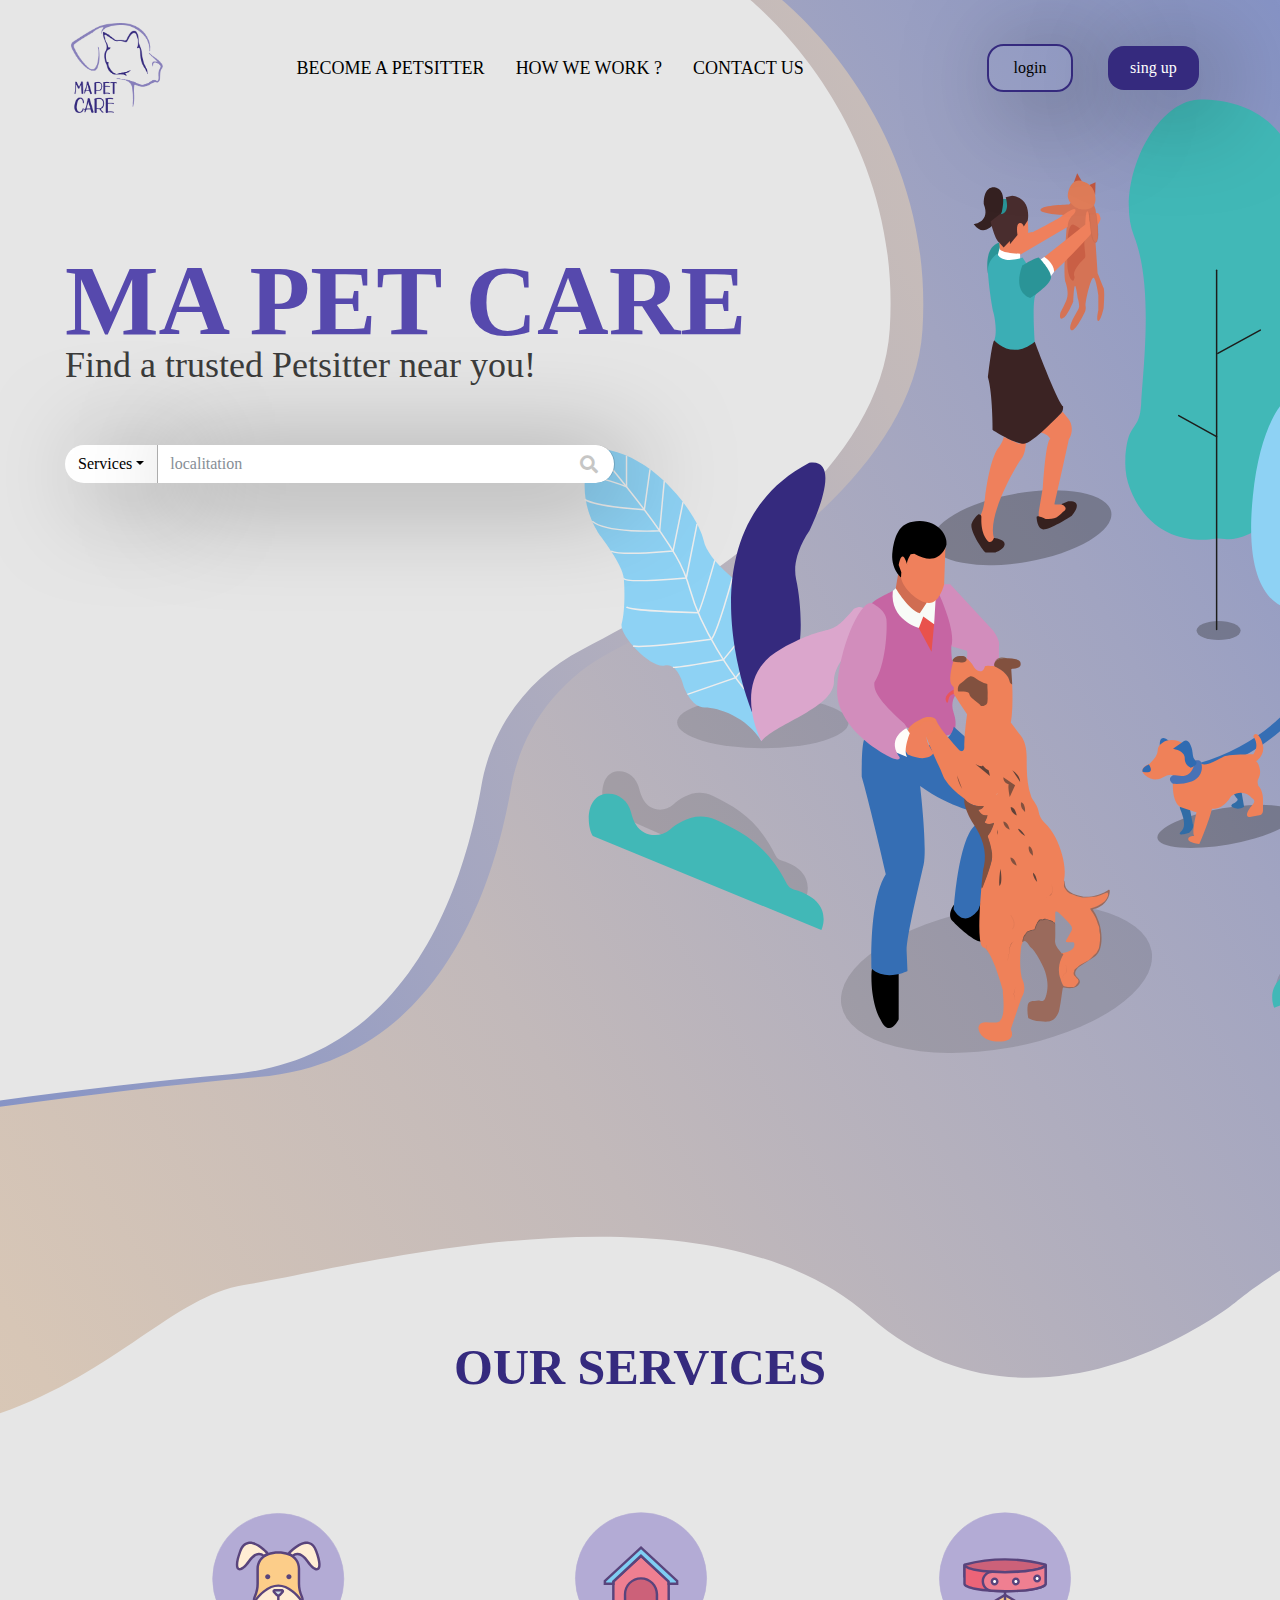
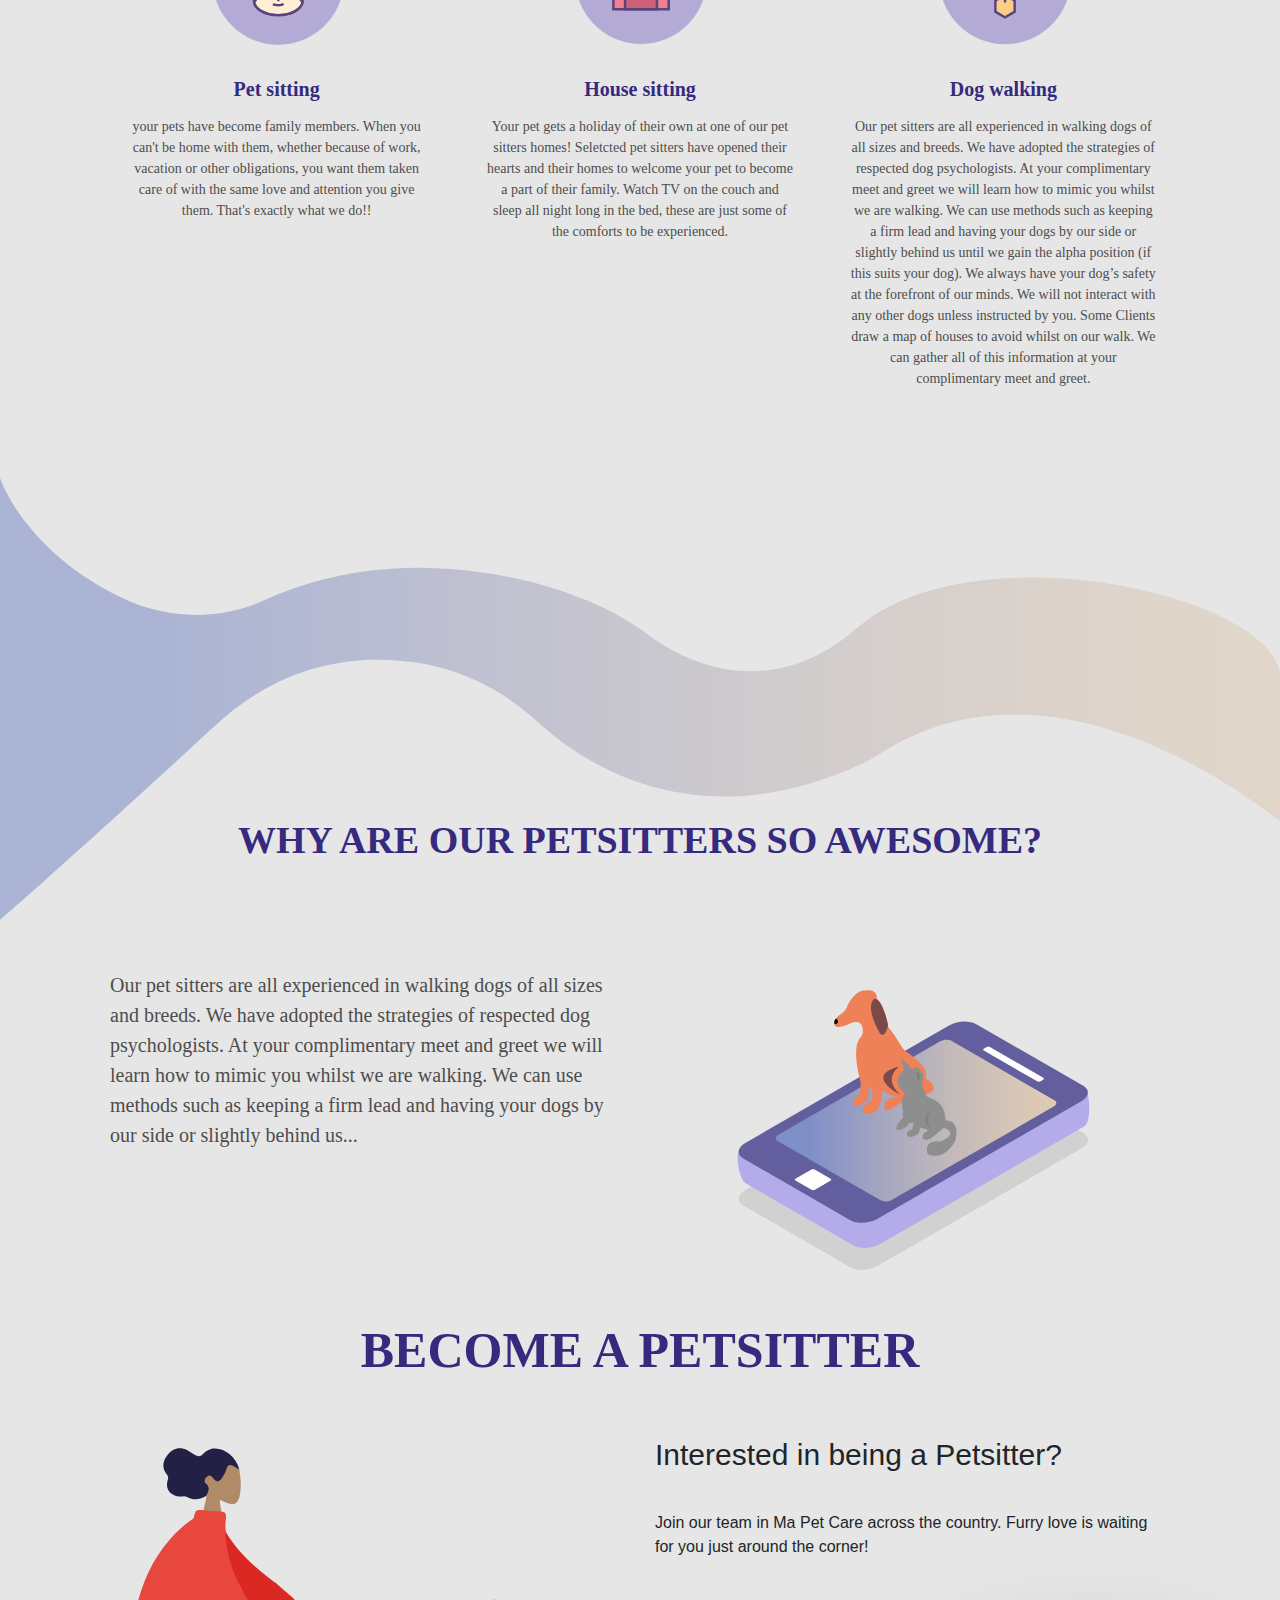
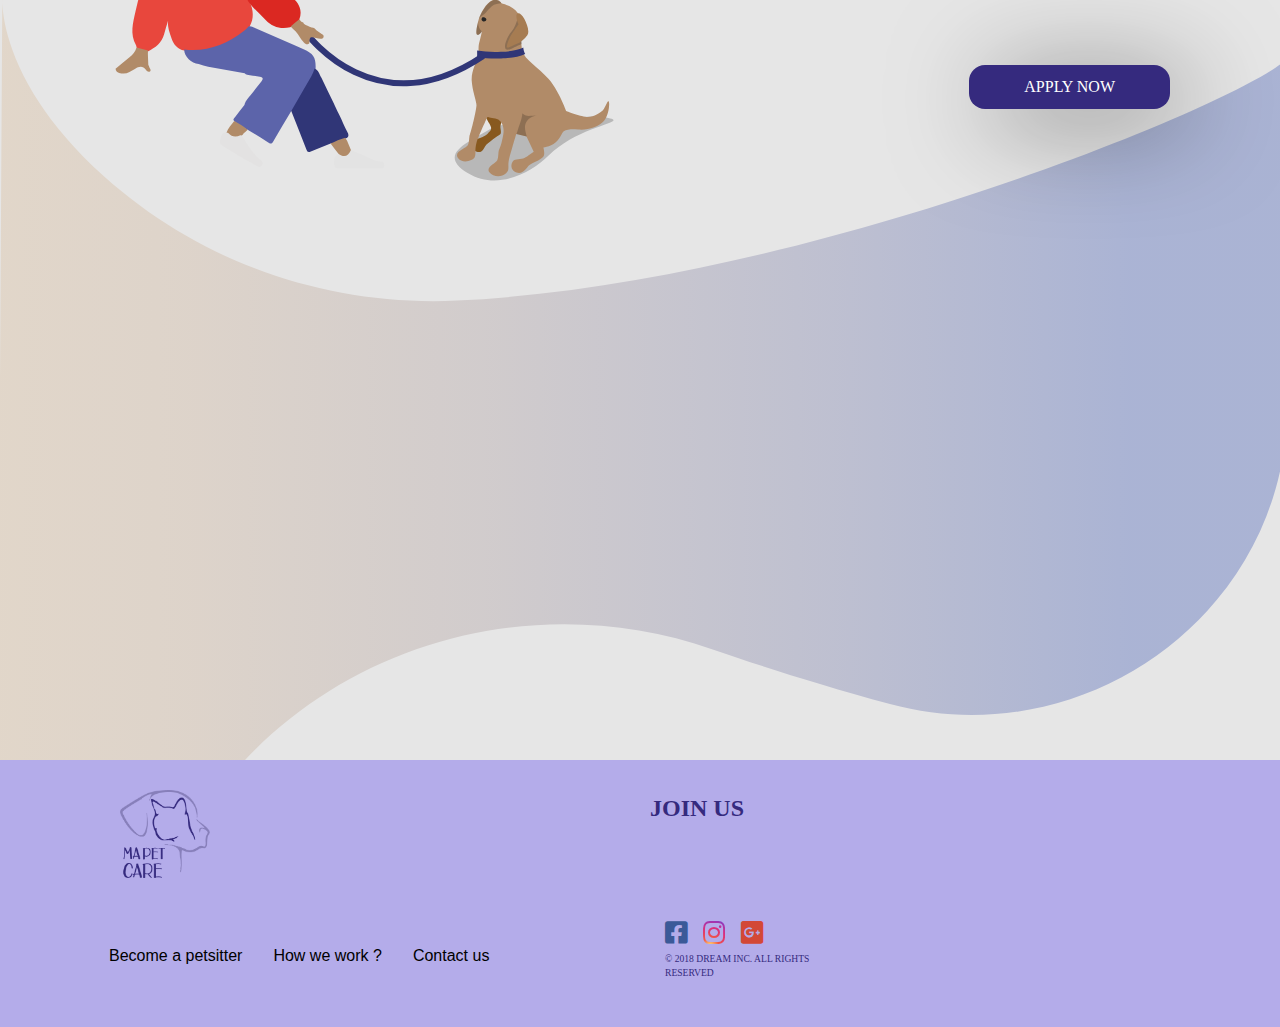
==== commit f71c72f2: "updates" ====
--- a/projet version final/Projet/index.html
+++ b/projet version final/Projet/index.html
@@ -11,7 +11,6 @@
 		<link rel="stylesheet" href="css/bootstrap.css">
 		<link rel="stylesheet" href="stylesheet.css">
 		<link rel="stylesheet" href="https://cdnjs.cloudflare.com/ajax/libs/animate.css/3.7.0/animate.css" />
-
 </head>
 <body>
 		<div class="container-fluid">
@@ -38,7 +37,6 @@
 			                  <li class="nav-item NAVbar-style">
 			                      <a class="nav-link nav-link-mobile" href="User Login System/User Registration.html" style="color: #333333;">sing up</a>
 			                  </li class="nav-item">
-
 			              </ul>
 			            </div>
 			          </div>
@@ -49,7 +47,6 @@
 			    	</nav>
 				<h1 class="title-Big-head animated fadeInUp">Ma Pet Care</h1>    
 				<p class="para-head">Find a trusted Petsitter near you!</p>	
-
 				<div class="input-group multi-input-grp">
 					  <div class="input-group-prepend">
 					    <button class="btn dropdown-toggle btn-btn-services" type="button" data-toggle="dropdown" aria-haspopup="true" aria-expanded="false">Services</button>
@@ -62,11 +59,9 @@
 					  <input type="text" class="form-control form-local" aria-label="Text input with dropdown button" placeholder="localitation"> 
 					</div>
 					<a href="Service.html"><i class="fas fa-search"></i></a>
-
 				</div>
 			</div>
 		</div>
-
 		<div class="container-fluid services-section">
 			<div class="row">
 					<div class="col-sm-12">
@@ -293,10 +288,8 @@
 				</div>
 			</div>
 		</div>
-
 		<div class="container-fluid footer-home-petsitting">
 			<div class="row">
-
 				<div class="col-sm-12">
 				<img class="footer-icon" src="img/pet-logo.png">
 				<div class="col-sm-6 join-icons"> join us
@@ -328,7 +321,6 @@
 				
 			</div>
 		</div>
-
 	<script src="js/jquery.min.js"></script>
 	<script src="js/popper.min.js"></script>
 	<script src="js/bootstrap.min.js"></script>
--- a/projet version final/Projet/stylesheet.css
+++ b/projet version final/Projet/stylesheet.css
@@ -673,7 +673,7 @@
 	margin-top: 25px;
 }
 .about-petsitting-section {
-	height: 150vh;
+	height: 160vh;
 }
 .woman-and-dog img {
 	width: 30vw;
@@ -721,6 +721,7 @@
 	float: right;
 	margin-top: 60px;
 }
+
 }
 @media (max-width: 658px) {
 
@@ -734,6 +735,9 @@
 	top: -31px;
 	z-index: 3;
 	color: #c6c6c5;
+}
+.how-title {
+	font-size: 1rem;
 }
 }
 
@@ -766,6 +770,7 @@
 .header-home-page {
 	background-image: none;
 
+}
 
 }
 a.nav-link {
@@ -811,7 +816,7 @@
 
 @media (max-width: 570px) {
 	.about-petsitting-section {
-	height: 180vh;
+	height: 190vh;
 }
 	.woman-and-dog img {
     width: 50vw;
@@ -836,7 +841,7 @@
 	font-family: mukta;
 	color: #352a7e;
 	font-weight: bold;
-	font-size: 38px;
+	font-size: 27px;
 	text-transform: uppercase;
 	margin: 50px 0px;
 	text-align: center;
@@ -900,19 +905,20 @@
 	text-align: justify;
 	 }
 .contact-petsitter img {
-	 width: 4vw;
+	 width: 3.5vw;
 	 float: left;
 }
 
 .contact-petsitter {
 	position: absolute;
 	top: 20%;
-	right: 10%;
+	right: 13.5%;
 }
 .contact-petsitter p {
 	float:right;
 	margin-top: 15px;
 	margin-right: 70px;
+	margin-left: 20px;
 }
 .contact-petsitter h3 {
 	color: #5649ad;
@@ -923,11 +929,11 @@
 
 .contact-petsitter-email {
 	position: absolute;
-	top: 32%;
-	right: 5%;
+	top: 31%;
+	right: 7.5%;
 }
 .contact-petsitter-email img {
-	 width: 4vw;
+	 width: 3.5vw;
 	 float: left;
 	 margin-right: 20px;
 }
@@ -935,7 +941,7 @@
 	float:right;
 	margin-top: 15px;
 	margin-right: 70px;
-	font-size: .9rem;
+	font-size: 1.1rem;
 	text-transform: lowercase;
 }
 
--- a/projet version final/Projet/stylesheet.css
+++ b/projet version final/Projet/stylesheet.css
@@ -673,7 +673,7 @@
 	margin-top: 25px;
 }
 .about-petsitting-section {
-	height: 150vh;
+	height: 160vh;
 }
 .woman-and-dog img {
 	width: 30vw;
@@ -721,6 +721,7 @@
 	float: right;
 	margin-top: 60px;
 }
+
 }
 @media (max-width: 658px) {
 
@@ -734,6 +735,9 @@
 	top: -31px;
 	z-index: 3;
 	color: #c6c6c5;
+}
+.how-title {
+	font-size: 1rem;
 }
 }
 
@@ -766,6 +770,7 @@
 .header-home-page {
 	background-image: none;
 
+}
 
 }
 a.nav-link {
@@ -811,7 +816,7 @@
 
 @media (max-width: 570px) {
 	.about-petsitting-section {
-	height: 180vh;
+	height: 190vh;
 }
 	.woman-and-dog img {
     width: 50vw;
@@ -836,7 +841,7 @@
 	font-family: mukta;
 	color: #352a7e;
 	font-weight: bold;
-	font-size: 38px;
+	font-size: 27px;
 	text-transform: uppercase;
 	margin: 50px 0px;
 	text-align: center;
@@ -900,19 +905,20 @@
 	text-align: justify;
 	 }
 .contact-petsitter img {
-	 width: 4vw;
+	 width: 3.5vw;
 	 float: left;
 }
 
 .contact-petsitter {
 	position: absolute;
 	top: 20%;
-	right: 10%;
+	right: 13.5%;
 }
 .contact-petsitter p {
 	float:right;
 	margin-top: 15px;
 	margin-right: 70px;
+	margin-left: 20px;
 }
 .contact-petsitter h3 {
 	color: #5649ad;
@@ -923,11 +929,11 @@
 
 .contact-petsitter-email {
 	position: absolute;
-	top: 32%;
-	right: 5%;
+	top: 31%;
+	right: 7.5%;
 }
 .contact-petsitter-email img {
-	 width: 4vw;
+	 width: 3.5vw;
 	 float: left;
 	 margin-right: 20px;
 }
@@ -935,7 +941,7 @@
 	float:right;
 	margin-top: 15px;
 	margin-right: 70px;
-	font-size: .9rem;
+	font-size: 1.1rem;
 	text-transform: lowercase;
 }
 
